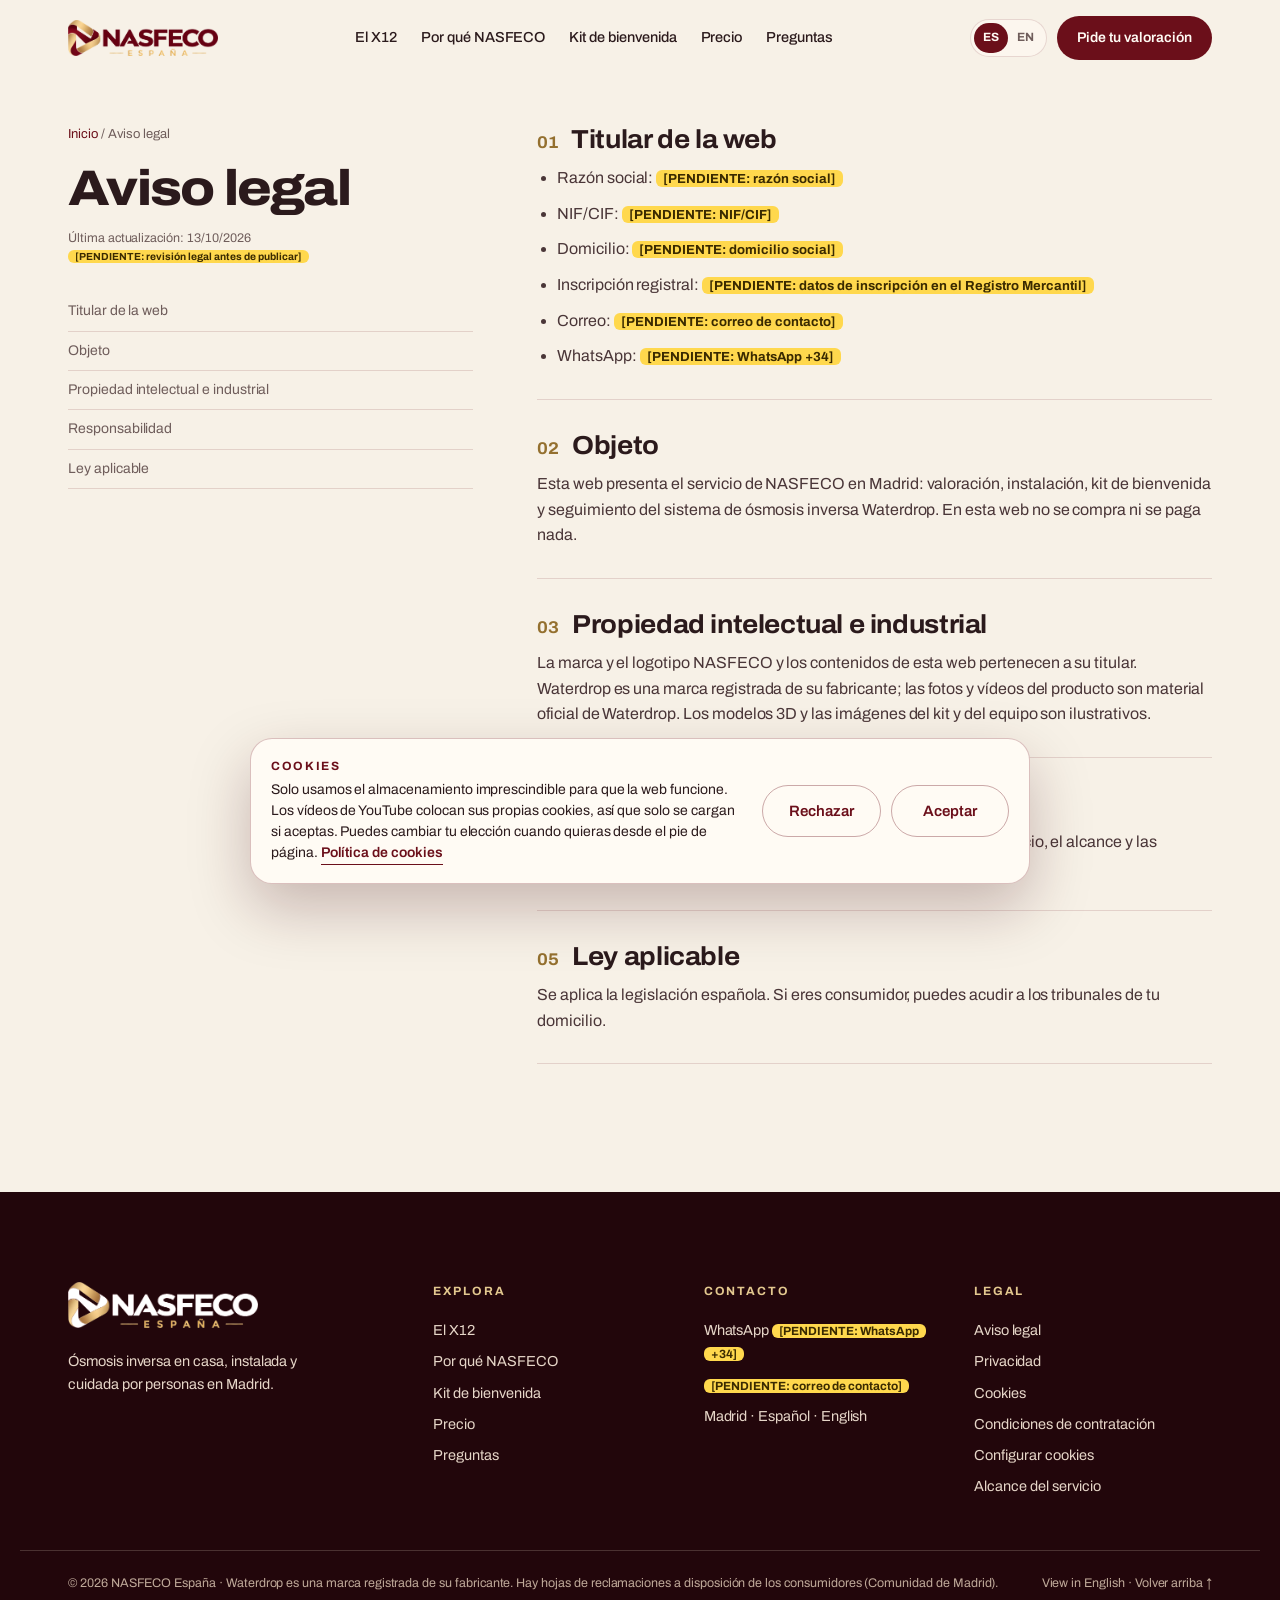
==== aviso-legal.html @ 7d8d1cfa "Web de NASFECO España (Madrid): guía de preguntas, Waterdrop X12 + servicio NASFECO, oferta de lanza" ====
<!doctype html>
<html lang="es-ES">
<head>
<meta charset="utf-8">
<meta name="viewport" content="width=device-width, initial-scale=1, viewport-fit=cover">
<title>Aviso legal | NASFECO España</title>
<meta name="description" content="Aviso legal de NASFECO España conforme a la Ley 34/2002 (LSSI-CE).">
<meta name="robots" content="noindex, nofollow">
<link rel="canonical" href="https://nasfeco.es/aviso-legal">
<meta name="theme-color" content="#F7F1E7">
<link rel="alternate" hreflang="es-ES" href="https://nasfeco.es/aviso-legal"><link rel="alternate" hreflang="en" href="https://nasfeco.es/legal-notice"><link rel="alternate" hreflang="x-default" href="https://nasfeco.es/aviso-legal">
<meta property="og:type" content="website"><meta property="og:site_name" content="NASFECO España"><meta property="og:locale" content="es_ES"><meta name="twitter:card" content="summary_large_image"><meta property="og:title" content="Aviso legal | NASFECO España"><meta property="og:description" content="Aviso legal de NASFECO España conforme a la Ley 34/2002 (LSSI-CE)."><meta property="og:image" content="https://nasfeco.es/assets/img/og.jpg"><meta property="og:url" content="https://nasfeco.es/aviso-legal">
<link rel="icon" href="favicon.png"><link rel="apple-touch-icon" href="assets/brand/icon-180.png">
<link rel="preload" as="font" type="font/woff2" href="assets/fonts/ar-latin.woff2" crossorigin>
<style>@font-face{font-family:'Archivo';font-style:normal;font-weight:100 900;font-stretch:62% 125%;font-display:swap;src:url(assets/fonts/ar-latin-ext.woff2) format('woff2');unicode-range:U+0100-02BA,U+02BD-02C5,U+02C7-02CC,U+02CE-02D7,U+02DD-02FF,U+0304,U+0308,U+0329,U+1D00-1DBF,U+1E00-1E9F,U+1EF2-1EFF,U+2020,U+20A0-20AB,U+20AD-20C0,U+2113,U+2C60-2C7F,U+A720-A7FF}@font-face{font-family:'Archivo';font-style:normal;font-weight:100 900;font-stretch:62% 125%;font-display:swap;src:url(assets/fonts/ar-latin.woff2) format('woff2');unicode-range:U+0000-00FF,U+0131,U+0152-0153,U+02BB-02BC,U+02C6,U+02DA,U+02DC,U+0304,U+0308,U+0329,U+2000-206F,U+20AC,U+2122,U+2191,U+2193,U+2212,U+2215,U+FEFF,U+FFFD}</style>
<link rel="stylesheet" href="css/madrid.css?v=53">
<script type="application/ld+json">{"@context": "https://schema.org", "@graph": [{"@type": "LocalBusiness", "@id": "https://nasfeco.es/#business", "name": "NASFECO España", "url": "https://nasfeco.es/", "logo": "https://nasfeco.es/assets/brand/icon-180.png", "image": "https://nasfeco.es/assets/img/og.jpg", "description": "Sistema de ósmosis inversa sin depósito Waterdrop X12 en Madrid, con valoración de tu cocina, instalación profesional, kit de bienvenida y seguimiento.", "areaServed": [{"@type": "City", "name": "Madrid"}], "address": {"@type": "PostalAddress", "addressLocality": "Madrid", "addressCountry": "ES"}, "knowsLanguage": ["es", "en"], "currenciesAccepted": "EUR", "makesOffer": [{"@type": "Offer", "itemOffered": {"@type": "Service", "name": "Instalación de sistema de ósmosis inversa", "areaServed": "Madrid"}}]}, {"@type": "WebSite", "@id": "https://nasfeco.es/#site", "url": "https://nasfeco.es/", "name": "NASFECO España", "inLanguage": "es-ES", "publisher": {"@id": "https://nasfeco.es/#business"}}]}</script>
</head>
<body class="pg-legal has-promo">
<a class="skip" href="#main">Ir al contenido</a>
<div class="pbar" data-promo data-end="2026-11-30T23:59:59+01:00" role="region" aria-label="Oferta de lanzamiento">
  <div class="wrap pbar-in"><b>Oferta de lanzamiento</b><span class="pbar-s">−300 €</span><span class="pbar-l">−300 € en tu Waterdrop X12: pagas 2.239 €, IVA e instalación incluidos</span><span class="pbar-t"><span class="pbar-d">Hasta el 30/11/2026 · </span>termina en <i data-cd>…</i></span></div>
</div>
<header class="hd" id="hd">
  <div class="wrap hd-in">
    <a class="hd-logo" href="index.html" aria-label="NASFECO España"><img src="assets/brand/nasfeco-es.png" alt="NASFECO España" width="170" height="41"></a>
    <nav class="hd-nav" aria-label="Principal"><a href="x12.html">El X12</a><a href="index.html#why">Por qué NASFECO</a><a href="index.html#kit">Kit de bienvenida</a><a href="index.html#price">Precio</a><a href="index.html#faq">Preguntas</a></nav>
    <div class="hd-r">
      <a class="hd-lang" href="legal-notice.html" hreflang="en" title="View in English"><b class="on">ES</b><b class="">EN</b></a>
      <button type="button" class="hd-cta" data-book>Pide tu valoración</button>
      <button type="button" class="hd-menu" data-menu aria-expanded="false" aria-controls="mnav" aria-label="Abrir menú"><svg viewBox="0 0 24 24" width="22" height="22" fill="none" stroke="currentColor" stroke-width="1.6" stroke-linecap="round" stroke-linejoin="round" aria-hidden="true"><path d="M4 8h16M4 16h16"/></svg></button>
    </div>
  </div>
</header>
<div class="mnav" id="mnav" hidden>
  <nav><a href="x12.html">El X12</a><a href="index.html#why">Por qué NASFECO</a><a href="index.html#kit">Kit de bienvenida</a><a href="index.html#price">Precio</a><a href="index.html#faq">Preguntas</a></nav>
  <button type="button" class="btn b-wine" data-book><span>Pide tu valoración</span><i><svg viewBox="0 0 24 24" width="15" height="15" fill="none" stroke="currentColor" stroke-width="1.8" stroke-linecap="round" stroke-linejoin="round" aria-hidden="true"><path d="M7 17L17 7M9 7h8v8"/></svg></i></button>
  <a class="mnav-lang" href="legal-notice.html">View in English</a>
</div><main id="main" class="lg">
<div class="wrap lg-g">
  <aside class="lg-a"><p class="crumb"><a href="index.html">Inicio</a> / Aviso legal</p><h1 class="d2">Aviso legal</h1><p class="fine">Última actualización: 13/10/2026<br><mark class="pend">[PENDIENTE: revisión legal antes de publicar]</mark></p><nav class="lg-toc"><a href="#s0">Titular de la web</a><a href="#s1">Objeto</a><a href="#s2">Propiedad intelectual e industrial</a><a href="#s3">Responsabilidad</a><a href="#s4">Ley aplicable</a></nav></aside>
  <div class="lg-b"><section class="lg-s" id="s0"><h2><i>01</i>Titular de la web</h2><ul><li>Razón social: <mark class="pend">[PENDIENTE: razón social]</mark></li><li>NIF/CIF: <mark class="pend">[PENDIENTE: NIF/CIF]</mark></li><li>Domicilio: <mark class="pend">[PENDIENTE: domicilio social]</mark></li><li>Inscripción registral: <mark class="pend">[PENDIENTE: datos de inscripción en el Registro Mercantil]</mark></li><li>Correo: <mark class="pend">[PENDIENTE: correo de contacto]</mark></li><li>WhatsApp: <mark class="pend">[PENDIENTE: WhatsApp +34]</mark></li></ul></section><section class="lg-s" id="s1"><h2><i>02</i>Objeto</h2><p>Esta web presenta el servicio de NASFECO en Madrid: valoración, instalación, kit de bienvenida y seguimiento del sistema de ósmosis inversa Waterdrop. En esta web no se compra ni se paga nada.</p></section><section class="lg-s" id="s2"><h2><i>03</i>Propiedad intelectual e industrial</h2><p>La marca y el logotipo NASFECO y los contenidos de esta web pertenecen a su titular. Waterdrop es una marca registrada de su fabricante; las fotos y vídeos del producto son material oficial de Waterdrop. Los modelos 3D y las imágenes del kit y del equipo son ilustrativos.</p></section><section class="lg-s" id="s3"><h2><i>04</i>Responsabilidad</h2><p>Procuramos que la información sea correcta y esté actualizada. El precio, el alcance y las condiciones finales son los que figuran en tu propuesta por escrito.</p></section><section class="lg-s" id="s4"><h2><i>05</i>Ley aplicable</h2><p>Se aplica la legislación española. Si eres consumidor, puedes acudir a los tribunales de tu domicilio.</p></section></div>
</div>
</main>
<footer class="ft">
  <div class="wrap ft-top">
    <div class="ft-brand"><img src="assets/brand/nasfeco-es-white.png" alt="NASFECO España" width="210" height="51"><p>Ósmosis inversa en casa, instalada y cuidada por personas en Madrid.</p></div>
    <div><h3 class="ft-h">Explora</h3><a href="x12.html">El X12</a><a href="index.html#why">Por qué NASFECO</a><a href="index.html#kit">Kit de bienvenida</a><a href="index.html#price">Precio</a><a href="index.html#faq">Preguntas</a></div>
    <div><h3 class="ft-h">Contacto</h3><a href="https://wa.me/?text=%C2%A1Hola%20NASFECO%21%20Quiero%20saber%20m%C3%A1s%20del%20X12%20en%20Madrid." target="_blank" rel="noopener">WhatsApp <mark class="pend">[PENDIENTE: WhatsApp +34]</mark></a><p><mark class="pend">[PENDIENTE: correo de contacto]</mark></p><p>Madrid · Español · English</p></div>
    <div><h3 class="ft-h">Legal</h3><a href="aviso-legal.html">Aviso legal</a><a href="privacidad.html">Privacidad</a><a href="cookies.html">Cookies</a><a href="condiciones.html">Condiciones de contratación</a><button type="button" class="ft-l" data-cookie-settings>Configurar cookies</button><button type="button" class="ft-l" data-info="scope">Alcance del servicio</button></div>
  </div>
  <div class="wrap ft-b"><span>© 2026 NASFECO España · Waterdrop es una marca registrada de su fabricante. Hay hojas de reclamaciones a disposición de los consumidores (Comunidad de Madrid).</span><span><a href="legal-notice.html">View in English</a> · <a href="#top">Volver arriba ↑</a></span></div>
</footer>
<dialog class="dlg dlg-book" id="d-book" aria-labelledby="bk-title"><button type="button" class="dx" data-close aria-label="Cerrar"><svg viewBox="0 0 24 24" width="20" height="20" fill="none" stroke="currentColor" stroke-width="1.6" stroke-linecap="round" stroke-linejoin="round" aria-hidden="true"><path d="M6 6l12 12M18 6L6 18"/></svg></button>
  <aside class="bk-side"><img class="bk-logo" src="assets/brand/nasfeco-es-white.png" alt="NASFECO España" width="150" height="36"><h3>Tu casa. Tus detalles. <em>Tu valoración.</em></h3>
    <div class="bk-sum"><img id="bk-img" src="assets/products/x12-silver.webp" alt=""><div><b id="bk-model">Waterdrop X12</b><span id="bk-price">2.239 €</span><small>IVA, instalación estándar y kit de bienvenida incluidos.</small></div></div></aside>
  <div class="bk-main"><div class="bk-prog"><span class="on"></span><span></span><span></span><b id="bk-step">01 / 03</b></div>
    <h2 class="d3" id="bk-title"></h2><p class="bk-sub" id="bk-sub"></p>
    <form id="bk-form" novalidate><div id="bk-fields"></div><p class="bk-err" id="bk-err" role="alert"></p>
      <div class="row bk-btns"><button type="button" class="btn b-line" id="bk-back"><span>Atrás</span></button><button type="submit" class="btn b-wine" id="bk-next"><span></span><i><svg viewBox="0 0 24 24" width="15" height="15" fill="none" stroke="currentColor" stroke-width="1.8" stroke-linecap="round" stroke-linejoin="round" aria-hidden="true"><path d="M5 12h14M13 6l6 6-6 6"/></svg></i></button></div></form></div>
</dialog>
<dialog class="dlg" id="d-info" aria-labelledby="in-title"><button type="button" class="dx" data-close aria-label="Cerrar"><svg viewBox="0 0 24 24" width="20" height="20" fill="none" stroke="currentColor" stroke-width="1.6" stroke-linecap="round" stroke-linejoin="round" aria-hidden="true"><path d="M6 6l12 12M18 6L6 18"/></svg></button><div id="in-body"></div></dialog>
<button type="button" class="cc-btn" data-cc aria-label="¿Dudas? Pregúntanos" aria-expanded="false" aria-controls="cc"><svg viewBox="0 0 24 24" width="18" height="18" fill="none" stroke="currentColor" stroke-width="1.6" stroke-linecap="round" stroke-linejoin="round" aria-hidden="true"><path d="M4 5h16v11H9l-5 4z"/></svg><span>¿Dudas?</span></button>
<div class="cc" id="cc" hidden role="dialog" aria-label="¿Dudas? Pregúntanos">
  <div class="cc-h"><img src="assets/brand/mark-color.png" alt="" width="34" height="34"><div><small>NASFECO · Madrid</small><b>¿En qué te ayudamos?</b></div><button type="button" class="dx" data-cc-close aria-label="Cerrar"><svg viewBox="0 0 24 24" width="18" height="18" fill="none" stroke="currentColor" stroke-width="1.6" stroke-linecap="round" stroke-linejoin="round" aria-hidden="true"><path d="M6 6l12 12M18 6L6 18"/></svg></button></div>
  <div class="cc-t"><button type="button" data-cc-topic="models">Sobre el X12 y el X16</button><button type="button" data-cc-topic="gift">Todo lo que está incluido</button><button type="button" data-cc-topic="kitchen">¿Funcionaría en mi cocina?</button><button type="button" data-cc-topic="care">Atención después de instalar</button></div>
  <p class="cc-a" id="cc-a" aria-live="polite"></p>
  <div class="cc-f"><a class="btn b-wine" href="https://wa.me/?text=%C2%A1Hola%20NASFECO%21%20Tengo%20una%20pregunta%20sobre%20el%20X12%20en%20Madrid." target="_blank" rel="noopener"><span>Hablar con una persona por WhatsApp</span><i><svg viewBox="0 0 24 24" width="18" height="18" fill="currentColor" aria-hidden="true"><path d="M17.472 14.382c-.297-.149-1.758-.867-2.03-.967-.273-.099-.471-.148-.67.15-.197.297-.767.966-.94 1.164-.173.199-.347.223-.644.075-.297-.15-1.255-.463-2.39-1.475-.883-.788-1.48-1.761-1.653-2.059-.173-.297-.018-.458.13-.606.134-.133.298-.347.446-.52.149-.174.198-.298.298-.497.099-.198.05-.371-.025-.52-.075-.149-.669-1.612-.916-2.207-.242-.579-.487-.5-.669-.51a12.8 12.8 0 0 0-.57-.01c-.198 0-.52.074-.792.372-.272.297-1.04 1.016-1.04 2.479 0 1.462 1.065 2.875 1.213 3.074.149.198 2.096 3.2 5.077 4.487.709.306 1.262.489 1.694.625.712.227 1.36.195 1.871.118.571-.085 1.758-.719 2.006-1.413.248-.694.248-1.289.173-1.413-.074-.124-.272-.198-.57-.347m-5.421 7.403h-.004a9.87 9.87 0 0 1-5.031-1.378l-.361-.214-3.741.982.998-3.648-.235-.374a9.86 9.86 0 0 1-1.51-5.26c.001-5.45 4.436-9.884 9.888-9.884 2.64 0 5.122 1.03 6.988 2.898a9.825 9.825 0 0 1 2.893 6.994c-.003 5.45-4.437 9.884-9.885 9.884m8.413-18.297A11.815 11.815 0 0 0 12.05 0C5.495 0 .16 5.335.157 11.892c0 2.096.547 4.142 1.588 5.945L.057 24l6.305-1.654a11.882 11.882 0 0 0 5.683 1.448h.005c6.554 0 11.89-5.335 11.893-11.893a11.821 11.821 0 0 0-3.48-8.413z"/></svg></i></a><button type="button" class="btn b-line" data-book><span>Pedir mi valoración</span><i><svg viewBox="0 0 24 24" width="15" height="15" fill="none" stroke="currentColor" stroke-width="1.8" stroke-linecap="round" stroke-linejoin="round" aria-hidden="true"><path d="M7 17L17 7M9 7h8v8"/></svg></i></button></div>
  <small>Respuestas preparadas. Para todo lo demás, te responde una persona por WhatsApp.</small>
</div>
<div class="ck" id="ck" role="dialog" aria-modal="false" aria-labelledby="ck-t" hidden>
  <p id="ck-t"><b>Cookies</b>Solo usamos el almacenamiento imprescindible para que la web funcione. Los vídeos de YouTube colocan sus propias cookies, así que solo se cargan si aceptas. Puedes cambiar tu elección cuando quieras desde el pie de página. <a class="ul" href="cookies.html">Política de cookies</a></p>
  <div class="ck-b"><button type="button" class="btn b-line" data-consent="no"><span>Rechazar</span></button><button type="button" class="btn b-line" data-consent="yes"><span>Aceptar</span></button></div>
</div>
<script>window.NF_CFG = {"wa": "", "email": "", "lang": "es", "privacy": "privacidad.html", "zone": "", "pend": {"wa": "[PENDIENTE: WhatsApp +34]", "email": "[PENDIENTE: correo]", "zone": "[PENDIENTE: zona de servicio]", "pay": "[PENDIENTE: formas de pago]"}, "models": {"x12": {"name": "X12", "price": "2.539 €", "promo": "2.239 €", "cap": "[PENDIENTE: capacidad X12 en L/día]", "faucets": {"silver": "assets/products/x12-silver.webp"}, "body": "white", "faucet": "silver"}, "x16": {"name": "X16", "price": "[PENDIENTE: precio X16 en €]", "promo": null, "cap": "[PENDIENTE: capacidad X16 en L/día]", "faucets": {"black": "assets/products/x16-black.webp"}, "body": "black", "faucet": "black"}}, "soon": ["x16"], "promo": {"name": "Oferta de lanzamiento", "code": "", "end": "2026-11-30T23:59:59+01:00", "off": "300 €"}, "kit": ["Bolso NASFECO", "Botella personalizada", "Dos cartuchos filtrantes", "Toalla bordada"]};</script>
<script src="js/site.js?v=53"></script>
<script>(function(){var go=function(){import('./js/x3d-init.js?v=53');};var idle=function(){(window.requestIdleCallback||function(f){setTimeout(f,200)})(go,{timeout:1500});};if(document.readyState==='complete')idle();else addEventListener('load',idle);})();</script>
</body>
</html>
---- css/madrid.css ----
/* =========================================================
   NASFECO España · Madrid — own design system
   Colours of the Spain logo (cream, burgundy, gold), Archivo (one family, wide bold titles), Madrid arches.
   ========================================================= */
:root{
  --cream:#F7F1E7;--paper:#FFFBF4;--sand:#EFE5D4;--sand2:#E4D5BD;
  --wine:#6B0F1A;--wine2:#8A1A28;--wine-d:#3B0911;--wine-dd:#22060B;
  --gold:#C9A15B;--gold-l:#E3C88F;--gold-d:#94702F;
  --ink:#2B1A1C;--muted:#6F5D5B;--line:rgba(107,15,26,.14);--line-l:rgba(255,240,220,.18);
  --serif:'Archivo',system-ui,-apple-system,'Segoe UI',sans-serif;--sans:'Archivo',system-ui,-apple-system,'Segoe UI',sans-serif;
  --gut:clamp(16px,4vw,48px);--sec:clamp(72px,10vw,136px);--ease:cubic-bezier(.2,.7,.2,1);--hd:76px
}
*{box-sizing:border-box;margin:0;padding:0}
html{scroll-behavior:smooth;-webkit-text-size-adjust:100%}
body{font-family:var(--sans);font-size:16px;line-height:1.6;color:var(--ink);background:var(--cream);-webkit-font-smoothing:antialiased;overflow-x:hidden}
img,video,svg,canvas{display:block;max-width:100%}
button{font:inherit;color:inherit;background:none;border:0;cursor:pointer}
a{color:inherit;text-decoration:none}
input,select{font:inherit;color:inherit}
ol,ul{list-style:none}
.wrap{width:min(1240px,100%);margin-inline:auto;padding-inline:var(--gut)}
section[id]{scroll-margin-top:calc(var(--hd) + 8px)}
:focus-visible{outline:2px solid var(--gold);outline-offset:3px;border-radius:6px}
.skip{position:absolute;left:-999px;top:8px;z-index:999;background:var(--wine);color:var(--paper);padding:8px 14px;border-radius:8px}
.skip:focus{left:8px}

/* ---------- type ---------- */
.d1,.d2,.d3{font-family:var(--serif);font-weight:800;font-stretch:112%;letter-spacing:-.035em;color:var(--ink);text-wrap:balance}
.d1{font-size:clamp(36px,5.4vw,74px);line-height:1}
.d2{font-size:clamp(30px,3.9vw,52px);line-height:1.04}
.d3{font-size:clamp(23px,2.2vw,30px);line-height:1.1}
.d1 em,.d2 em,.d3 em{color:var(--wine)}
.lt{color:var(--paper)}.d1.lt em,.d2.lt em,.d3.lt em{color:var(--gold-l)}
.eb{display:flex;align-items:center;gap:12px;font-size:12px;font-weight:700;letter-spacing:.18em;text-transform:uppercase;color:var(--gold-d);margin-bottom:18px}
.eb i{width:30px;height:1px;background:currentColor;flex:none}
.eb.lt{color:var(--gold-l)}
.lead{font-size:clamp(16.5px,1.35vw,19px);line-height:1.6;color:var(--muted);max-width:56ch;margin-top:18px}
.lead.lt{color:#EADBCB}
.fine{font-size:12.5px;line-height:1.5;color:var(--muted);margin-top:14px}
.fine.lt{color:#D2BCA9}
.row{display:flex;flex-wrap:wrap;gap:12px;margin-top:28px}
.sh{max-width:780px;margin-bottom:clamp(32px,4vw,56px)}
.ul{display:inline-flex;align-items:center;gap:6px;color:var(--wine);font-weight:600;border-bottom:1px solid currentColor;padding-bottom:1px;font-size:inherit}
mark.pend{display:inline;padding:1px 7px;border-radius:6px;background:#FFD84D;color:#3A2A00;font-family:var(--sans);font-style:normal;font-weight:700;font-size:.82em;letter-spacing:0;text-transform:none;box-decoration-break:clone;-webkit-box-decoration-break:clone}
b>mark.pend,strong>mark.pend,span>mark.pend{font-size:clamp(12px,.5em,18px);vertical-align:middle}

/* ---------- buttons ---------- */
.btn{display:inline-flex;align-items:center;gap:12px;min-height:52px;padding:0 7px 0 24px;border-radius:999px;font-size:15px;font-weight:600;white-space:nowrap;transition:transform .3s var(--ease),background .3s,color .3s,border-color .3s}
.btn:not(:has(i)){padding:0 26px;justify-content:center}
.btn i{display:grid;place-items:center;width:38px;height:38px;border-radius:50%;flex:none}
.btn:hover{transform:translateY(-2px)}
.b-wine,.b-navy,.b-wa{background:var(--wine);color:var(--paper)}
.b-wine i,.b-navy i,.b-wa i{background:rgba(255,255,255,.14);color:var(--gold-l)}
.b-wine:hover,.b-navy:hover,.b-wa:hover{background:var(--wine2)}
.b-gold{background:var(--gold);color:var(--wine-dd)}.b-gold i{background:var(--wine-dd);color:var(--gold-l)}
.b-line{border:1px solid rgba(107,15,26,.35);color:var(--wine)}.b-line i{background:rgba(107,15,26,.08)}
.b-line:hover{border-color:var(--wine)}
.b-ghost{border:1px solid rgba(255,240,220,.5);color:var(--paper)}.b-ghost i{background:rgba(255,255,255,.12)}

/* ---------- Madrid arch ---------- */
.arch{position:relative;overflow:hidden;border-radius:999px 999px 26px 26px;isolation:isolate}
.arch::after{content:'';position:absolute;inset:10px;z-index:5;border:1px solid rgba(201,161,91,.55);border-radius:inherit;pointer-events:none}

/* ---------- header ---------- */
.hd{position:fixed;top:0;left:0;right:0;z-index:80;transition:background .35s,box-shadow .35s}
.hd-in{display:flex;align-items:center;gap:24px;height:var(--hd)}
.hd.scr{background:rgba(247,241,231,.93);backdrop-filter:blur(14px);-webkit-backdrop-filter:blur(14px);box-shadow:0 1px 0 var(--line)}
.hd-logo img{width:150px;height:auto}
.hd-nav{display:flex;gap:24px;margin-inline:auto;font-size:14.5px;font-weight:500}
.hd-nav a{position:relative;padding:6px 0}
.hd-nav a::after{content:'';position:absolute;left:0;right:0;bottom:0;height:1px;background:var(--wine);transform:scaleX(0);transition:transform .3s var(--ease)}
.hd-nav a:hover::after{transform:scaleX(1)}
.hd-r{display:flex;align-items:center;gap:10px}
.hd-lang{display:flex;padding:3px;border:1px solid var(--line);border-radius:999px;background:rgba(255,251,244,.6)}
.hd-lang b{font-size:12px;font-weight:700;padding:5px 9px;border-radius:999px;color:var(--muted)}
.hd-lang b.on{background:var(--wine);color:var(--paper)}
.hd-cta{height:44px;padding:0 20px;border-radius:999px;background:var(--wine);color:var(--paper);font-size:14px;font-weight:600;white-space:nowrap;transition:background .3s}
.hd-cta:hover{background:var(--wine2)}
.hd-menu{display:none;place-items:center;width:44px;height:44px;border-radius:50%;border:1px solid var(--line)}
.mnav{position:fixed;inset:0;z-index:79;background:var(--cream);padding:calc(var(--hd) + 24px) var(--gut) 40px;display:flex;flex-direction:column;gap:28px;overflow:auto}
.mnav[hidden]{display:none}
.mnav nav{display:flex;flex-direction:column}
.mnav nav a{font-family:var(--serif);font-size:30px;padding:10px 0;border-bottom:1px solid var(--line)}
.mnav .btn{justify-content:space-between}
.mnav-lang{color:var(--wine);font-weight:600}
@media (max-width:1100px){.hd-nav{display:none}.hd-menu{display:grid}.hd-r{margin-left:auto}}
@media (max-width:600px){.hd .hd-cta{display:none}.hd-logo img{width:128px}}

/* ---------- home: hero ---------- */
.mh{position:relative;padding:calc(var(--hd) + 56px) 0 72px;background:radial-gradient(circle at 78% 42%,#FFF8EC 0%,rgba(255,248,236,0) 45%),var(--cream);overflow:hidden}
.mh::before{content:'';position:absolute;right:-12vw;top:-20vw;width:60vw;height:60vw;border-radius:50%;border:1px solid rgba(201,161,91,.28);pointer-events:none}
.mh-g{position:relative;display:grid;grid-template-columns:1.05fr .95fr;gap:clamp(32px,5vw,80px);align-items:center}
.mh-g>*{min-width:0}
.mh-mini{display:flex;flex-wrap:wrap;gap:10px 22px;margin-top:34px;font-size:14px;color:var(--muted)}
.mh-mini li{display:flex;gap:8px;align-items:center}.mh-mini svg{color:var(--gold-d)}
.mh-v{position:relative;width:100%;max-width:500px;justify-self:end}
.mh-arch,.pd-arch{aspect-ratio:4/5;background:radial-gradient(circle at 50% 62%,#FFFDF8 0%,#F1E5D2 62%,#E6D5BA 100%);box-shadow:0 50px 90px rgba(107,15,26,.14)}
.mh-3d{position:absolute;inset:0;z-index:1}
.mh-3d canvas{position:absolute;inset:0;width:100%!important;height:100%!important;cursor:grab}
.h3-fb{position:absolute;left:50%;top:52%;width:70%;height:auto;transform:translate(-50%,-50%);transition:opacity .6s}
.mh-3d.ready .h3-fb{opacity:0}
.mh-badge{position:absolute;left:-36px;bottom:56px;z-index:6;display:flex;align-items:center;gap:12px;padding:10px 18px 10px 10px;border-radius:18px;background:var(--paper);border:1px solid var(--line);box-shadow:0 20px 40px rgba(59,9,17,.14);font-size:12.5px;color:var(--muted);line-height:1.35;transition:transform .3s var(--ease)}
.mh-badge:hover{transform:translateY(-3px)}
.mh-badge img{width:66px;height:48px;object-fit:cover;border-radius:10px;flex:none}
.mh-badge b{display:block;color:var(--ink);font-size:14px}
.mh-hint{text-align:center;margin-top:16px;font-size:11.5px;font-weight:600;letter-spacing:.14em;text-transform:uppercase;color:var(--muted)}
.mh-c>*{animation:up .9s var(--ease) both}
.mh-c>*:nth-child(2){animation-delay:.08s}.mh-c>*:nth-child(3){animation-delay:.16s}.mh-c>*:nth-child(4){animation-delay:.24s}.mh-c>*:nth-child(5){animation-delay:.32s}
.mh-v{animation:up 1.1s .15s var(--ease) both}
@keyframes up{from{opacity:0;transform:translateY(26px)}to{opacity:1;transform:none}}
@media (max-width:960px){
  .mh{padding-top:calc(var(--hd) + 28px)}
  .mh-g{grid-template-columns:1fr}
  .mh-v{justify-self:center;max-width:400px}
  .mh-badge{left:-6px;bottom:44px}
}

/* ---------- promise strip ---------- */
.vows{background:var(--wine);color:var(--paper)}
.vows-l{display:grid;grid-template-columns:repeat(4,1fr)}
.vows-l li{display:grid;gap:2px;padding:30px 24px;border-left:1px solid var(--line-l)}
.vows-l li:first-child{border-left:0;padding-left:0}
.vows-l i{font-family:var(--serif);font-size:28px;line-height:1;color:var(--gold-l);margin-bottom:8px}
.vows-l b{font-weight:600;font-size:16px}
.vows-l span{font-size:13.5px;color:#E3CFC0}
@media (max-width:860px){.vows-l{grid-template-columns:1fr 1fr}.vows-l li{padding:22px 16px;border-left:0;border-top:1px solid var(--line-l)}.vows-l li:nth-child(-n+2){border-top:0}.vows-l li:nth-child(odd){padding-left:0}}

/* ---------- the system ---------- */
.eq{padding-block:var(--sec)}
.eq-card{display:grid;grid-template-columns:.85fr 1.15fr;gap:clamp(28px,5vw,72px);align-items:center;padding:clamp(18px,3vw,36px);border-radius:34px;background:var(--paper);border:1px solid var(--line);box-shadow:0 30px 70px rgba(59,9,17,.07)}
.eq-card>*{min-width:0}
.eq-img{display:grid;place-items:center;aspect-ratio:4/5;background:radial-gradient(circle at 50% 58%,#fff 0%,#F2E7D6 75%)}
.eq-img img{width:76%;transition:transform .7s var(--ease)}
.eq-img:hover img{transform:scale(1.04)}
.eq-k{font-size:12px;font-weight:700;letter-spacing:.16em;text-transform:uppercase;color:var(--gold-d)}
.eq-n{font-family:var(--serif);font-weight:800;font-stretch:112%;letter-spacing:-.03em;font-size:clamp(72px,10vw,132px);line-height:.92;letter-spacing:-.03em;color:var(--wine);margin:8px 0 14px}
.eq-d{color:var(--muted);max-width:52ch}
.eq-dl{display:grid;grid-template-columns:1fr 1fr;margin-top:24px;border-top:1px solid var(--line)}
.eq-dl div{padding:13px 0;border-bottom:1px solid var(--line)}
.eq-dl div:nth-child(odd){padding-right:18px}
.eq-dl dt{font-size:11.5px;font-weight:600;letter-spacing:.1em;text-transform:uppercase;color:var(--muted)}
.eq-dl dd{font-weight:600;font-size:15px}
.eq-p{display:flex;flex-wrap:wrap;align-items:baseline;gap:6px 14px;margin-top:24px}
.eq-p b{font-family:var(--serif);font-weight:700;font-stretch:106%;letter-spacing:-.015em;font-size:clamp(30px,3vw,40px);line-height:1.1}
.eq-p span{font-size:13px;color:var(--muted)}
.eq-soon{display:flex;flex-wrap:wrap;align-items:center;gap:10px 18px;margin-top:18px;padding:18px 24px;border-radius:22px;border:1px dashed rgba(107,15,26,.32);background:rgba(255,251,244,.55)}
.eq-soon b{font-family:var(--serif);font-weight:700;font-stretch:106%;letter-spacing:-.015em;font-size:22px}
.eq-soon>span:not(.tag){flex:1;min-width:200px;font-size:14px;color:var(--muted)}
.tag{font-size:11px;font-weight:700;letter-spacing:.16em;text-transform:uppercase;padding:6px 12px;border-radius:999px;background:var(--gold);color:var(--wine-dd)}
@media (max-width:860px){.eq-card{grid-template-columns:1fr}.eq-img{max-width:360px;width:100%;justify-self:center}.eq-dl{grid-template-columns:1fr}.eq-dl div:nth-child(odd){padding-right:0}}

/* ---------- comparison table ---------- */
.cmp{padding-block:var(--sec);background:var(--sand)}
.cmp-g{display:grid;grid-template-columns:.8fr 1.2fr;gap:clamp(28px,5vw,72px);align-items:center}
.cmp-g>*{min-width:0}
.cmp .sh{margin-bottom:0}
.tbl{border-radius:28px;overflow:hidden;background:var(--paper);border:1px solid var(--line);box-shadow:0 30px 60px rgba(59,9,17,.06)}
.tbl table{width:100%;border-collapse:collapse}
.tbl th,.tbl td{padding:18px 20px;text-align:left;vertical-align:top;font-size:15px;line-height:1.45;border-bottom:1px solid var(--line)}
.tbl thead th{font-size:11.5px;font-weight:700;letter-spacing:.14em;text-transform:uppercase;color:var(--muted)}
.tbl thead th:last-child{background:var(--wine);color:var(--paper)}
.tbl thead img{display:inline-block;width:20px;height:20px;vertical-align:-5px;margin-right:8px;border-radius:50%;background:var(--paper)}
.tbl tbody th{width:28%;font-weight:600}
.tbl tbody td:nth-child(2){color:var(--muted)}
.tbl tbody td:last-child{background:rgba(107,15,26,.045);font-weight:600;color:var(--wine)}
.tbl td i{display:inline-grid;place-items:center;width:22px;height:22px;margin-right:8px;border-radius:50%;background:var(--gold);color:var(--wine-dd);vertical-align:-5px}
.tbl tr:last-child>*{border-bottom:0}
@media (max-width:960px){.cmp-g{grid-template-columns:1fr}}
@media (max-width:640px){
  .tbl thead tr,.tbl tbody tr{display:grid;grid-template-columns:1fr 1fr}
  .tbl thead th:first-child{display:none}
  .tbl tbody th{grid-column:1/-1;width:auto;padding:16px 16px 4px;border-bottom:0;font-size:13px;letter-spacing:.06em;text-transform:uppercase;color:var(--gold-d)}
  .tbl th,.tbl td{padding:10px 16px 16px;font-size:14px}
  .tbl thead th{padding:14px 16px}
}

/* ---------- 3 vs 8 ---------- */
.duo{padding-block:var(--sec)}
.duo-g{display:grid;grid-template-columns:.8fr 1.2fr;gap:18px}
.duo-g>*{min-width:0}
.duo-you,.duo-us{position:relative;overflow:hidden;padding:clamp(26px,4vw,48px);border-radius:32px}
.duo-you{background:var(--paper);border:1px solid var(--line)}
.duo-us{background:var(--wine-d);color:var(--paper)}
.duo-n{position:absolute;right:20px;top:-26px;font-family:var(--serif);font-size:clamp(150px,17vw,230px);line-height:1;color:rgba(107,15,26,.08);pointer-events:none}
.duo-us .duo-n{color:rgba(227,200,143,.12)}
.duo-t{position:relative;font-family:var(--serif);font-size:32px;color:var(--wine);margin-bottom:14px}
.duo-us .duo-t{color:var(--gold-l)}
.duo ol{position:relative;display:grid}
.duo-you ol{counter-reset:y}
.duo-you li{counter-increment:y;padding:17px 0;border-bottom:1px solid var(--line);font-size:18px;font-weight:500}
.duo-you li::before{content:counter(y,decimal-leading-zero);font-family:var(--serif);color:var(--gold-d);margin-right:14px}
.duo-us ol{grid-template-columns:1fr 1fr;gap:0 26px}
.duo-us li{display:flex;gap:12px;padding:13px 0;border-bottom:1px solid var(--line-l);font-size:15px;line-height:1.45}
.duo-us li i{flex:none;min-width:34px;font-family:var(--serif);color:var(--gold)}
.duo-us .btn{margin-top:30px}
@media (max-width:960px){.duo-g{grid-template-columns:1fr}}
@media (max-width:600px){.duo-us ol{grid-template-columns:1fr}}

/* ---------- welcome kit, photo with points ---------- */
.kitm{padding-block:var(--sec);background:linear-gradient(160deg,var(--wine-d) 0%,var(--wine-dd) 100%);color:var(--paper);overflow:hidden}
.kitm-g{display:grid;grid-template-columns:.85fr 1.15fr;gap:clamp(28px,5vw,72px);align-items:center}
.kitm-g>*{min-width:0}
.kit-l{display:grid;gap:8px;margin-top:30px}
.kit-i{display:flex;gap:16px;width:100%;padding:14px 16px;border-radius:18px;border:1px solid var(--line-l);text-align:left;transition:background .3s,border-color .3s}
.kit-i i{flex:none;min-width:30px;font-family:var(--serif);font-size:20px;color:var(--gold-l)}
.kit-i b{display:block;font-weight:600}
.kit-i small{display:block;max-height:0;overflow:hidden;font-size:13.5px;line-height:1.45;color:#DCC8B8;transition:max-height .45s var(--ease),margin .45s}
.kit-i.on{background:rgba(255,240,220,.08);border-color:rgba(227,200,143,.55)}
.kit-i.on small{max-height:70px;margin-top:3px}
.kitm-a{border-radius:46% 46% 26px 26px / 32% 32% 26px 26px;box-shadow:0 40px 90px rgba(0,0,0,.35)}
.kitm-a img{width:100%;height:auto}
.kit-dot{position:absolute;z-index:6;display:grid;place-items:center;width:40px;height:40px;border-radius:50%;transform:translate(-50%,-50%);background:var(--paper);color:var(--wine);font-family:var(--serif);font-size:14px;box-shadow:0 10px 24px rgba(0,0,0,.28);transition:transform .3s var(--ease),background .3s}
.kit-dot::before{content:'';position:absolute;inset:-7px;border-radius:50%;border:1px solid rgba(255,251,244,.85);animation:pulse 2.4s infinite}
.kit-dot.on{background:var(--gold);color:var(--wine-dd);transform:translate(-50%,-50%) scale(1.15)}
.kitm-f figcaption{margin-top:14px;text-align:center;font-size:12px;color:#CDB9A6}
@keyframes pulse{from{transform:scale(.9);opacity:1}to{transform:scale(1.5);opacity:0}}
@media (max-width:960px){.kitm-g{grid-template-columns:1fr}}
@media (max-width:600px){.kit-dot{width:32px;height:32px;font-size:12px}}

/* ---------- team ---------- */
.team{padding-block:var(--sec)}
.team-f{position:relative;overflow:hidden;border-radius:34px;border:1px solid var(--line);box-shadow:0 30px 70px rgba(59,9,17,.08)}
.team-f img{width:100%;height:auto}
.team-f figcaption{position:absolute;right:14px;bottom:14px;padding:6px 12px;border-radius:999px;background:rgba(255,251,244,.88);font-size:11px;color:var(--muted)}
.team-l{display:grid;grid-template-columns:repeat(4,1fr);gap:16px;margin-top:22px}
.team-l li{padding:22px;border-radius:22px;background:var(--paper);border:1px solid var(--line)}
.team-l i{display:inline-block;margin-bottom:14px;padding:5px 10px;border-radius:999px;background:rgba(107,15,26,.08);color:var(--wine);font-style:normal;font-size:11.5px;font-weight:800;letter-spacing:.08em}
.team-l b{display:block;font-family:var(--serif);font-weight:700;font-stretch:106%;letter-spacing:-.015em;font-size:20px;line-height:1.2}
.team-l p{margin-top:6px;font-size:14px;line-height:1.5;color:var(--muted)}
.team-c{background:var(--sand)}
@media (max-width:960px){.team-l{grid-template-columns:1fr 1fr}}
@media (max-width:520px){.team-l{grid-template-columns:1fr}.team-f{border-radius:24px}}

/* ---------- do we cover you? ---------- */
.zona{position:relative;overflow:hidden;padding-block:clamp(64px,8vw,112px);background:var(--wine);color:var(--paper)}
.zona::before{content:'';position:absolute;inset:0;opacity:.9;pointer-events:none;background-image:radial-gradient(circle at 50% 100%,transparent 57%,rgba(227,200,143,.16) 58%,rgba(227,200,143,.16) 60%,transparent 61%);background-size:110px 110px;-webkit-mask-image:linear-gradient(90deg,transparent 30%,#000);mask-image:linear-gradient(90deg,transparent 30%,#000)}
.zona-g{position:relative;display:grid;grid-template-columns:1fr 1fr;gap:clamp(28px,5vw,72px);align-items:center}
.zona-g>*{min-width:0}
.zona-f{padding:clamp(22px,3vw,34px);border-radius:28px;background:var(--paper);color:var(--ink);box-shadow:0 30px 70px rgba(0,0,0,.25)}
.zona-f label{font-size:14px;font-weight:600}
.zona-in{display:flex;align-items:center;gap:8px;margin-top:10px;padding:6px 6px 6px 16px;border-radius:999px;border:1px solid var(--line);background:#fff}
.zona-in>span{color:var(--wine);flex:none}
.zona-in input{flex:1;min-width:0;height:46px;border:0;outline:0;background:transparent;font-size:20px;letter-spacing:.14em}
.zona-in .btn{min-height:46px}
.zona-in .btn i{width:34px;height:34px}
.zona-r{margin-top:14px;padding:14px 16px;border-radius:16px;font-size:14.5px;line-height:1.5}
.zona-r:empty{display:none}
.zona-r b{display:block;font-size:16px}
.zona-r.ok{background:#EEF2E4;color:#2D4721}.zona-r.no{background:#F6E2DE;color:#7A1F1F}
.zona-r .ul{font-size:14px}
@media (max-width:860px){.zona-g{grid-template-columns:1fr}}
@media (max-width:420px){.zona-in .btn span{display:none}.zona-in .btn{padding:0 6px}}

/* ---------- YouTube Shorts ---------- */
.sht{padding-block:var(--sec)}
.sht-g{display:grid;grid-template-columns:.75fr 1.25fr;gap:clamp(28px,5vw,64px);align-items:center}
.sht-g>*{min-width:0}
.sht .sh{margin-bottom:0}
.sht-l{display:grid;grid-template-columns:repeat(3,1fr);gap:14px}
.short h3{margin-top:12px;font-family:var(--serif);font-weight:700;font-stretch:106%;letter-spacing:-.015em;font-size:18px;line-height:1.25}
.short small{font-size:12px;color:var(--muted)}
.yt-s{position:relative;aspect-ratio:9/16;overflow:hidden;border-radius:110px 110px 20px 20px;background:var(--wine-d)}
.yt-s img,.yt-s iframe{position:absolute;inset:0;width:100%;height:100%;object-fit:cover;border:0}
.yt-s iframe{opacity:0;transition:opacity .5s}
.yt-s.on iframe{opacity:1}
.yt-gate{position:absolute;left:10px;right:10px;bottom:10px;z-index:2;display:grid;gap:10px;padding:14px;border-radius:14px;background:rgba(34,6,11,.85);backdrop-filter:blur(8px);-webkit-backdrop-filter:blur(8px);color:#F3E6D8;font-size:12.5px;line-height:1.4;text-align:center}
.yt-gate .btn{min-height:42px;font-size:13px;padding:0 14px}
.yt-ok .yt-gate{display:none}
@media (max-width:960px){.sht-g{grid-template-columns:1fr}}
@media (max-width:640px){.sht-l{grid-template-columns:none;grid-auto-flow:column;grid-auto-columns:72%;overflow-x:auto;scroll-snap-type:x mandatory;padding-bottom:8px;scrollbar-width:none}.sht-l>*{scroll-snap-align:start}}

/* ---------- FAQ ---------- */
.faq{padding-block:var(--sec);background:var(--sand)}
.faq-g{display:grid;grid-template-columns:.8fr 1.2fr;gap:clamp(28px,5vw,72px);align-items:start}
.faq-g>*{min-width:0}
.faq-l{position:sticky;top:calc(var(--hd) + 34px)}
.faq details{border-bottom:1px solid var(--line)}
.faq details:first-child{border-top:1px solid var(--line)}
.faq summary{display:flex;align-items:center;gap:16px;padding:22px 0;list-style:none;cursor:pointer;font-family:var(--serif);font-weight:700;font-stretch:106%;letter-spacing:-.015em;font-size:clamp(19px,1.7vw,23px);line-height:1.25}
.faq summary::-webkit-details-marker{display:none}
.faq summary i{flex:none;min-width:28px;font-size:15px;color:var(--gold-d)}
.faq summary span{flex:1}
.faq summary b{flex:none;display:grid;place-items:center;width:36px;height:36px;border-radius:50%;border:1px solid var(--line);transition:transform .35s var(--ease),background .3s,color .3s}
.faq details[open] summary b{transform:rotate(45deg);background:var(--wine);border-color:var(--wine);color:var(--paper)}
.faq details p{padding:0 52px 22px 44px;color:var(--muted)}
@media (max-width:960px){.faq-g{grid-template-columns:1fr}.faq-l{position:static}.faq details p{padding:0 0 20px 44px}}

/* ---------- closing ---------- */
.cta{padding-block:var(--sec);background:radial-gradient(circle at 82% 30%,var(--wine2) 0%,var(--wine-d) 55%,var(--wine-dd) 100%);color:var(--paper);overflow:hidden}
.cta-g{display:grid;grid-template-columns:1.2fr .8fr;gap:clamp(28px,5vw,72px);align-items:center}
.cta-g>*{min-width:0}
.cta-a{display:grid;place-items:center;width:100%;max-width:380px;justify-self:end;aspect-ratio:4/5;background:radial-gradient(circle at 50% 58%,#fff 0%,#EFE2CD 80%)}
.cta-a img{width:74%}
@media (max-width:860px){.cta-g{grid-template-columns:1fr}.cta-a{justify-self:center;max-width:300px}}

/* ---------- footer ---------- */
.ft{padding:clamp(56px,7vw,90px) 0 26px;background:var(--wine-dd);color:#E6D6C8}
.ft-top{display:grid;grid-template-columns:1.4fr 1fr 1fr 1fr;gap:32px}
.ft-brand img{width:190px;height:auto}
.ft-brand p{max-width:32ch;margin-top:18px;font-size:14px;color:#BFA999}
.ft-h{margin-bottom:14px;font-size:12px;font-weight:700;letter-spacing:.16em;text-transform:uppercase;color:var(--gold-l)}
.ft-top a,.ft-top p,.ft-l{display:block;padding:4px 0;text-align:left;font-size:14.5px;color:#E6D6C8}
.ft-top a:hover,.ft-l:hover{color:var(--gold-l)}
.ft-b{display:flex;flex-wrap:wrap;justify-content:space-between;gap:12px;margin-top:48px;padding-top:22px;border-top:1px solid var(--line-l);font-size:12.5px;color:#BFA999}
.ft-b a:hover{color:var(--gold-l)}
@media (max-width:960px){.ft-top{grid-template-columns:1fr 1fr}.ft-brand{grid-column:1/-1}}
@media (max-width:480px){.ft-top{grid-template-columns:1fr}}

/* ---------- product page ---------- */
.pd{padding:calc(var(--hd) + 44px) 0 64px;background:radial-gradient(circle at 25% 45%,#FFF8EC 0%,rgba(255,248,236,0) 50%),var(--cream)}
.pd-g{display:grid;grid-template-columns:1fr 1fr;gap:clamp(28px,5vw,80px);align-items:center}
.pd-g>*{min-width:0}
.pd-v{width:100%;max-width:500px}
.crumb{margin-bottom:18px;font-size:13px;color:var(--muted)}.crumb a{color:var(--wine)}
.chips{display:flex;flex-wrap:wrap;gap:8px;margin-top:18px}
.chips span{padding:6px 12px;border-radius:999px;border:1px solid var(--line);background:var(--paper);font-size:13px}
.pd-col{margin-top:12px;font-size:14px;color:var(--muted)}
.pd-p{margin-top:22px;padding:18px 22px;border-radius:20px;background:var(--paper);border:1px solid var(--line)}
.pd-p b{display:block;font-family:var(--serif);font-weight:700;font-stretch:106%;letter-spacing:-.015em;font-size:clamp(30px,3vw,40px);line-height:1.15}
.pd-p span{font-size:13px;color:var(--muted)}
.pd-inc{display:grid;grid-template-columns:1fr 1fr;gap:10px 18px;margin-top:24px;font-size:14px}
.pd-inc li{display:flex;align-items:center;gap:10px}.pd-inc svg{flex:none;color:var(--gold-d)}
@media (max-width:960px){.pd-g{grid-template-columns:1fr}.pd-v{justify-self:center;max-width:400px}}
@media (max-width:480px){.pd-inc{grid-template-columns:1fr}}
.sub{position:sticky;top:var(--hd);z-index:60;background:rgba(247,241,231,.95);backdrop-filter:blur(12px);-webkit-backdrop-filter:blur(12px);border-block:1px solid var(--line)}
.sub-in{display:flex;align-items:center;gap:22px;height:56px;overflow-x:auto;scrollbar-width:none;font-size:14px}
.sub-in::-webkit-scrollbar{display:none}
.sub-in b{flex:none;font-family:var(--serif);font-weight:700;font-stretch:106%;letter-spacing:-.015em;font-size:20px;color:var(--wine)}
.sub-in a{flex:none;white-space:nowrap;color:var(--muted)}.sub-in a:hover{color:var(--wine)}
.sub .hd-cta{flex:none;height:38px;margin-left:auto}
.gal{padding-block:clamp(56px,7vw,100px)}
.gal-g{display:grid;grid-template-columns:1fr 112px;gap:14px}
.gal-g>*{min-width:0}
.gal-main{display:grid;place-items:center;aspect-ratio:16/10;overflow:hidden;border-radius:30px;background:radial-gradient(circle at 50% 50%,#fff 0%,#F0E4D1 85%);border:1px solid var(--line)}
.gal-main img{width:100%;height:100%;object-fit:contain;padding:4%}
.gal-ths{display:grid;gap:10px;align-content:start}
.pdp-th{aspect-ratio:1;overflow:hidden;border-radius:16px;border:1px solid var(--line);background:#fff;transition:box-shadow .3s}
.pdp-th img{width:100%;height:100%;object-fit:cover}
.pdp-th.on{box-shadow:0 0 0 2px var(--wine)}
.gal .fine{grid-column:1/-1;margin-top:0}
@media (max-width:760px){.gal-g{grid-template-columns:1fr}.gal-ths{grid-template-columns:repeat(5,1fr)}.gal-main{aspect-ratio:1}}
.psh{padding-block:var(--sec);background:var(--sand)}
.psh-g{display:grid;grid-template-columns:.55fr 1.45fr;gap:clamp(28px,5vw,80px);align-items:center}
.psh-g>*{min-width:0}
.psh .short{max-width:320px;width:100%}
.ticks{display:grid;gap:10px;margin-top:22px}
.ticks li{display:flex;align-items:center;gap:10px}.ticks svg{flex:none;color:var(--wine)}
@media (max-width:760px){.psh-g{grid-template-columns:1fr}.psh .short{justify-self:center;max-width:280px}}
.feat{padding-block:var(--sec)}
.feat-g{display:grid;grid-template-columns:repeat(4,1fr);gap:18px}
.ft-m{aspect-ratio:3/4;background:var(--wine-d)}
.ft-m video{width:100%;height:100%;object-fit:cover}
.ft-c i{display:block;margin-top:16px;font-family:var(--serif);color:var(--gold-d)}
.ft-c h3{margin-top:4px;font-family:var(--serif);font-weight:700;font-stretch:106%;letter-spacing:-.015em;font-size:21px;line-height:1.2}
.ft-c p{margin-top:6px;font-size:14px;color:var(--muted)}
@media (max-width:960px){.feat-g{grid-template-columns:1fr 1fr}}
@media (max-width:420px){.feat-g{gap:12px}.ft-c h3{font-size:18px}}

/* ---------- installation story (3D follows the scroll) ---------- */
.ins{position:relative;height:640vh;background:linear-gradient(180deg,var(--cream) 0%,var(--sand) 100%)}
.ins-st{position:sticky;top:0;height:100svh;overflow:hidden}
.ins-3d{position:absolute;inset:0}
.ins-3d canvas{position:absolute;inset:0;width:100%!important;height:100%!important}
.ins-3d.no3d{background:var(--sand)}
.ins-c{position:absolute;left:var(--gut);top:50%;z-index:3;width:min(440px,40vw);padding:30px;transform:translateY(-50%);border-radius:28px;background:rgba(255,251,244,.88);border:1px solid var(--line);backdrop-filter:blur(16px);-webkit-backdrop-filter:blur(16px);box-shadow:0 30px 60px rgba(59,9,17,.1)}
.ins .eb{margin-bottom:10px}
.ins-steps{display:grid;gap:2px;margin-top:18px}
.ins-steps li{display:flex;gap:12px;padding:10px 12px;border-radius:16px;opacity:.42;transition:opacity .4s,background .4s}
.ins-steps li span{flex:none;display:grid;place-items:center;width:32px;height:32px;border-radius:50%;border:1px solid var(--line);font-family:var(--serif);font-size:13px;color:var(--gold-d);transition:background .4s,color .4s}
.ins-steps li b{display:block;margin-top:4px;font-size:15px;line-height:1.3}
.ins-steps li p{max-height:0;overflow:hidden;font-size:13.5px;line-height:1.45;color:var(--muted);transition:max-height .5s var(--ease),margin .5s}
.ins-steps li.on{opacity:1;background:#fff}
.ins-steps li.on span{background:var(--wine);color:var(--gold-l);border-color:var(--wine)}
.ins-steps li.on p{max-height:80px;margin-top:4px}
.ins-steps li.done{opacity:.75}
.ins-bar{height:3px;margin-top:16px;overflow:hidden;border-radius:3px;background:var(--line)}
.ins-bar i{display:block;width:0;height:100%;background:linear-gradient(90deg,var(--gold),var(--wine))}
.ins .fine{font-size:11px}
.ins-hint{position:absolute;left:50%;bottom:20px;z-index:3;transform:translateX(-50%);font-size:11px;font-weight:700;letter-spacing:.16em;text-transform:uppercase;color:var(--muted);transition:opacity .4s}
.ins.past .ins-hint{opacity:0}
@media (max-width:900px){
  .ins{height:520vh}
  .ins-c{left:12px;right:12px;top:auto;bottom:12px;width:auto;padding:18px;transform:none}
  .ins .d3{font-size:22px}
  .ins-steps li:not(.on){display:none}
  .ins-hint{display:none}
}

/* ---------- will it fit? ---------- */
.ms{padding-block:var(--sec);background:var(--sand)}
.ms-g{display:grid;grid-template-columns:1.35fr .65fr;gap:16px;align-items:stretch}
.ms-g>*{min-width:0}
.ms-view{position:relative;min-height:580px;overflow:hidden;border-radius:30px;background:radial-gradient(ellipse at 50% 35%,#FFFCF6 0%,#F1E6D4 60%,#E4D3B8 100%);border:1px solid var(--line)}
.ms-view canvas{position:absolute;inset:0;width:100%!important;height:100%!important;cursor:grab}
.ms-view.no3d::after{content:'3D';position:absolute;inset:0;display:grid;place-items:center;color:var(--muted)}
.ms-help{position:absolute;left:16px;bottom:14px;z-index:4;font-size:12px;color:var(--muted)}
.ms-side{display:flex;flex-direction:column;gap:16px}
.ms-card{padding:24px;border-radius:24px;background:var(--paper);border:1px solid var(--line)}
.ms-card .eb{margin-bottom:12px}
.ms-card h3{font-family:var(--serif);font-weight:700;font-stretch:106%;letter-spacing:-.015em;font-size:26px;line-height:1.1}
.spec{display:grid;grid-template-columns:1fr auto;gap:8px 12px;font-size:15px}
.spec span{color:var(--muted)}.spec b{font-weight:600;text-align:right}
.fit-f{display:grid;grid-template-columns:repeat(3,minmax(0,1fr));gap:8px;margin-top:14px}
.fit-f label{display:flex;flex-direction:column;gap:4px;font-size:12px;color:var(--muted)}
.fit-f input{width:100%;height:46px;padding:0 12px;border-radius:12px;border:1px solid var(--line);background:var(--cream);font-size:16px}
.fit-r{margin-top:14px;padding:14px 16px;border-radius:14px;font-size:14px;line-height:1.45}
.fit-r.ok{background:#EEF2E4;color:#2D4721}.fit-r.no{background:#F6E2DE;color:#7A1F1F}
.fit-r b{display:block;margin-bottom:2px;font-size:16px}
.ms-card .btn{margin-top:16px}
@media (max-width:960px){.ms-g{grid-template-columns:1fr}.ms-view{min-height:440px}}

/* ---------- spec sheet ---------- */
.spx{padding-block:var(--sec)}
.spx-g{display:grid;grid-template-columns:.7fr 1.3fr;gap:clamp(28px,5vw,72px);align-items:start}
.spx-g>*{min-width:0}
.spx-l>div{display:grid;grid-template-columns:.8fr 1.2fr;gap:16px;padding:16px 0;border-bottom:1px solid var(--line)}
.spx-l>div:first-child{border-top:1px solid var(--line)}
.spx-l dt{font-size:14px;color:var(--muted)}.spx-l dd{font-weight:500}.spx-l dd small{color:var(--muted)}
@media (max-width:860px){.spx-g{grid-template-columns:1fr}.spx-l>div{grid-template-columns:1fr;gap:2px}}

/* ---------- welcome kit in 3D (product page) ---------- */
.k3{padding-block:var(--sec);background:linear-gradient(180deg,var(--cream),var(--sand))}
.k3-g{display:grid;grid-template-columns:.7fr 1.3fr;gap:clamp(28px,5vw,64px);align-items:center}
.k3-g>*{min-width:0}
.k3 .btn{margin-top:24px}
.kit-3d{position:relative;aspect-ratio:1.2;min-height:460px}
.kit-3d canvas{position:absolute;inset:0;width:100%!important;height:100%!important;cursor:grab}
.kit-fb{position:absolute;inset:8%;width:84%;height:84%;object-fit:cover;border-radius:28px;transition:opacity .8s}
.kit-3d.ready .kit-fb{opacity:0;pointer-events:none}
@media (max-width:960px){.k3-g{grid-template-columns:1fr}.kit-3d{aspect-ratio:auto;min-height:0;height:min(92vw,500px)}}

/* ---------- 3D labels ---------- */
.x3-pin{position:absolute;left:0;top:0;z-index:4;margin-top:-10px;padding:7px 13px;border-radius:999px;background:var(--paper);color:var(--ink);font-size:12px;font-weight:700;white-space:nowrap;pointer-events:none;box-shadow:0 10px 24px rgba(59,9,17,.18);opacity:0;transition:opacity .45s var(--ease)}
.x3-pin.on{opacity:1}
.x3-pin.dk{background:var(--wine);color:var(--paper)}
.x3-pin.gd{background:var(--gold);color:var(--wine-dd)}
.x3-pin.kt{background:var(--paper);color:var(--wine);border:1px solid rgba(201,161,91,.6);font-size:13px}
.x3-dim{position:absolute;left:0;top:0;z-index:3;padding:4px 9px;border-radius:999px;background:var(--wine);color:var(--paper);font-size:12px;font-weight:600;white-space:nowrap;pointer-events:none;transition:opacity .3s}
.x3-tag{position:absolute;left:0;top:0;z-index:3;padding:3px 9px;border-radius:999px;background:var(--paper);color:var(--ink);border:1px solid var(--line);font-size:11px;white-space:nowrap;pointer-events:none}
.x3-tag:empty{display:none}
@media (max-width:760px){.x3-pin{font-size:10.5px;padding:5px 9px}.x3-pin.kt{font-size:10.5px}}

/* ---------- dialogs and assessment form ---------- */
.dlg{margin:auto;width:min(620px,calc(100% - 24px));max-height:calc(100svh - 24px);overflow:auto;padding:clamp(26px,4vw,44px);border:0;border-radius:26px;background:var(--paper);color:var(--ink);box-shadow:0 40px 80px rgba(34,6,11,.35)}
.dlg::backdrop{background:rgba(34,6,11,.55);backdrop-filter:blur(6px)}
.dlg[open]{animation:up .45s var(--ease)}
.dx{position:absolute;right:16px;top:16px;z-index:3;display:grid;place-items:center;width:42px;height:42px;border-radius:50%;background:var(--sand)}
.dlg .h3{margin-bottom:16px;padding-right:44px;font-family:var(--serif);font-weight:800;font-stretch:112%;letter-spacing:-.03em;font-size:clamp(26px,2.6vw,34px);line-height:1.1}
.dlg .h3 em{color:var(--wine)}
.in-p p{margin-top:12px;color:var(--muted)}
.dlg-book{width:min(1000px,calc(100% - 24px));padding:0;display:none}
.dlg-book[open]{display:grid;grid-template-columns:.8fr 1.2fr}
.bk-side{display:flex;flex-direction:column;gap:22px;padding:clamp(26px,4vw,44px);background:var(--wine-d);color:var(--paper)}
.bk-logo{width:150px;height:auto}
.bk-side h3{font-family:var(--serif);font-weight:800;font-stretch:112%;letter-spacing:-.03em;font-size:clamp(28px,2.8vw,38px);line-height:1.1}
.bk-side h3 em{color:var(--gold-l)}
.bk-sum{display:flex;align-items:center;gap:14px;margin-top:auto;padding:14px;border-radius:18px;background:rgba(255,240,220,.08)}
.bk-sum img{flex:none;width:76px;height:76px;object-fit:contain;padding:6px;border-radius:12px;background:#fff}
.bk-sum b{display:block;font-weight:600;font-size:14px}
.bk-sum span{display:block;font-family:var(--serif);font-size:20px;line-height:1.2;color:var(--gold-l)}
.bk-sum small{display:block;font-size:12px;color:#D2BCA9}
.bk-main{position:relative;display:flex;flex-direction:column;padding:clamp(26px,4vw,44px)}
.bk-prog{display:flex;align-items:center;gap:6px;margin-bottom:24px;padding-right:50px}
.bk-prog span{flex:1;height:3px;border-radius:2px;background:var(--sand2)}
.bk-prog span.on{background:var(--wine)}
.bk-prog b{margin-left:10px;font-size:12px;font-weight:500;color:var(--muted)}
.bk-main .d3{margin-bottom:6px}
.bk-sub{color:var(--muted)}
.bk-btns{justify-content:space-between}
.bk-err{min-height:20px;margin-top:12px;font-size:14px;color:#A3261E}
.fld{display:flex;flex-direction:column;gap:6px;margin-top:16px}
.fld label{font-size:14px;font-weight:500}
.fld label small{font-weight:400;color:var(--muted)}
.fld input,.fld select{height:50px;padding:0 16px;border-radius:14px;border:1px solid var(--line);background:#fff}
.fld input:focus,.fld select:focus{outline:2px solid var(--gold);outline-offset:0;border-color:transparent}
.fld.bad input,.fld.bad select{border-color:#A3261E}
.fld .msg{font-size:13px;color:#A3261E}
.f2{display:grid;grid-template-columns:1fr 1fr;gap:12px}
.seg{display:flex;flex-wrap:wrap;gap:6px}
.seg label{display:inline-flex;align-items:center;gap:8px;height:44px;padding:0 16px;border-radius:999px;border:1px solid var(--line);font-size:14px;font-weight:400;cursor:pointer}
.seg label:has(input:checked){border-color:var(--wine);background:#fff;font-weight:600}
.seg input,.choice input{accent-color:var(--wine)}
.choice{display:flex;align-items:center;gap:14px;margin-top:10px;padding:16px 18px;border-radius:16px;border:1px solid var(--line);cursor:pointer;transition:border-color .3s,background .3s}
.choice:has(input:checked){border-color:var(--wine);background:#fff}
.choice input{flex:none;width:18px;height:18px}
.choice span{flex:1}.choice b{display:block;font-weight:600}.choice small{display:block;font-size:13px;color:var(--muted)}
.choice strong{font-family:var(--serif);font-weight:700;font-stretch:106%;letter-spacing:-.015em;font-size:18px;text-align:right}
.choice.soon{opacity:.5;cursor:not-allowed}
.choice.soon strong{font-family:var(--sans);font-size:12px;letter-spacing:.12em;text-transform:uppercase;color:var(--gold-d)}
.chk{display:flex!important;align-items:flex-start;gap:10px;font-size:14px;line-height:1.45;cursor:pointer}
.chk input{flex:none;width:20px;height:20px;margin-top:1px;accent-color:var(--wine)}
.fld.bad .chk span{color:#A3261E}
.bk-done dl{display:grid;grid-template-columns:auto 1fr;gap:6px 18px;margin-top:10px;font-size:15px}
.bk-done dt{color:var(--muted)}
.bk-done .row{margin-top:24px}
.bk-done .note{margin-top:16px;padding:14px 16px;border-radius:14px;background:var(--sand);font-size:13px}
@media (max-width:760px){.dlg-book[open]{grid-template-columns:1fr}.bk-side{display:none}.f2{grid-template-columns:1fr}.bk-done dl{grid-template-columns:1fr;gap:0}.bk-done dd{margin-bottom:8px}}

/* ---------- questions button ---------- */
.cc-btn{position:fixed;right:18px;bottom:18px;z-index:90;display:flex;align-items:center;gap:10px;height:52px;padding:0 20px 0 16px;border-radius:999px;background:var(--wine);color:var(--paper);box-shadow:0 16px 36px rgba(59,9,17,.3);font-size:14px;font-weight:600}
.cc-btn svg{color:var(--gold-l)}
.cc{position:fixed;right:18px;bottom:82px;z-index:91;width:min(380px,calc(100% - 36px));max-height:calc(100svh - 110px);overflow:auto;padding:22px;border-radius:24px;background:var(--paper);border:1px solid var(--line);box-shadow:0 30px 60px rgba(59,9,17,.25)}
.cc[hidden]{display:none}
.cc-h{display:flex;align-items:center;gap:12px;padding-bottom:14px;border-bottom:1px solid var(--line)}
.cc-h small{display:block;font-size:11px;font-weight:700;letter-spacing:.12em;text-transform:uppercase;color:var(--gold-d)}
.cc-h b{font-family:var(--serif);font-weight:700;font-stretch:106%;letter-spacing:-.015em;font-size:21px}
.cc-h .dx{position:static;width:36px;height:36px;margin-left:auto}
.cc-t{display:flex;flex-direction:column;gap:6px;margin-top:14px}
.cc-t button{padding:11px 14px;border-radius:12px;border:1px solid var(--line);text-align:left;font-size:14px;transition:background .3s,border-color .3s}
.cc-t button.on,.cc-t button:hover{background:var(--sand);border-color:var(--sand2)}
.cc-a{margin-top:12px;font-size:14px;color:var(--ink)}
.cc-a:empty{display:none}
.cc-f{display:flex;flex-direction:column;gap:8px;margin-top:16px}
.cc-f .btn{justify-content:space-between;min-height:48px}
.cc>small{display:block;margin-top:12px;font-size:11px;color:var(--muted)}
@media (max-width:600px){.cc-btn span{display:none}.cc-btn{width:52px;padding:0;justify-content:center}}

/* ---------- cookie bar: rejecting is as easy as accepting ---------- */
.ck{position:fixed;left:16px;right:16px;bottom:16px;z-index:120;display:flex;align-items:center;gap:18px;max-width:780px;margin-inline:auto;padding:18px 20px;border-radius:22px;background:var(--paper);border:1px solid rgba(107,15,26,.25);box-shadow:0 24px 60px rgba(59,9,17,.25)}
.ck[hidden]{display:none}
.ck p{font-size:14px;line-height:1.5}
.ck p b{display:block;margin-bottom:4px;font-size:12px;letter-spacing:.14em;text-transform:uppercase;color:var(--wine)}
.ck .ul{font-size:14px}
.ck-b{flex:none;display:flex;gap:10px}
.ck .btn{min-width:118px}
.ck-on .cc-btn{display:none}
@media (max-width:760px){.ck{flex-direction:column;align-items:stretch;left:10px;right:10px;bottom:10px;padding:16px}.ck-b>*{flex:1}}

/* ---------- legal pages ---------- */
.lg{padding:calc(var(--hd) + 48px) 0 var(--sec)}
.lg-g{display:grid;grid-template-columns:.75fr 1.25fr;gap:clamp(28px,5vw,72px);align-items:start}
.lg-g>*{min-width:0}
.lg-a{position:sticky;top:calc(var(--hd) + 30px)}
.lg-toc{display:grid;margin-top:26px;font-size:14px}
.lg-toc a{padding:8px 0;border-bottom:1px solid var(--line);color:var(--muted)}.lg-toc a:hover{color:var(--wine)}
.lg-s{padding:30px 0;border-bottom:1px solid var(--line)}
.lg-s:first-child{padding-top:0}
.lg-s h2{display:flex;align-items:baseline;gap:14px;font-family:var(--serif);font-weight:700;font-stretch:106%;letter-spacing:-.015em;font-size:26px;line-height:1.2}
.lg-s h2 i{font-size:17px;color:var(--gold-d)}
.lg-s p,.lg-s li{margin-top:10px;color:#4A3638}
.lg-s ul{padding-left:20px;list-style:disc}
.lg-s code{font-size:.9em;color:var(--wine)}
@media (max-width:860px){.lg-g{grid-template-columns:1fr}.lg-a{position:static}.lg-toc{display:none}}

/* ---------- launch offer bar (only if NASFECO sets one) ---------- */
.pbar{position:relative;z-index:81;background:var(--wine-dd);color:var(--paper);font-size:13.5px}
.pbar-in{display:flex;flex-wrap:wrap;justify-content:center;gap:6px 18px;padding-block:9px}
.pbar code{color:var(--gold-l)}

/* ---------- reveal on scroll ---------- */
.js .rv{opacity:0;transform:translateY(24px);transition:opacity .9s var(--ease),transform .9s var(--ease)}
.js .rv.in{opacity:1;transform:none}
@media (prefers-reduced-motion:reduce){
  html{scroll-behavior:auto}
  .js .rv{opacity:1;transform:none;transition:none}
  .mh-c>*,.mh-v,.dlg[open]{animation:none}
  .kit-dot::before{animation:none}
  .btn:hover,.mh-badge:hover{transform:none}
}

/* =========================================================
   The guide: index rail, chapter headers, contents, price
   ========================================================= */
body{font-stretch:100%;letter-spacing:-.003em}
.eq-n{font-size:clamp(64px,9vw,118px);font-stretch:118%;letter-spacing:-.05em}
.duo-n{font-weight:800;font-stretch:125%}
.duo-t{font-weight:700;font-size:24px;letter-spacing:-.01em}
.kit-i i,.duo-us li i,.duo-you li::before,.faq summary i,.ft-c i{font-weight:800;font-size:13px;letter-spacing:.04em}
.kit-dot{font-weight:800;font-size:13px}
.ins-steps li span{font-weight:800;font-size:11px}
/* index rail */
.rail{position:fixed;left:18px;top:50%;z-index:70;display:none;transform:translate(-12px,-50%);opacity:0;pointer-events:none;transition:opacity .4s,transform .4s var(--ease)}
.rail.show{opacity:1;transform:translate(0,-50%);pointer-events:auto}
.rail ol{display:grid;gap:6px}
.rail a{display:flex;align-items:center;gap:10px;font-size:12px;font-weight:700}
.rail a span{flex:none;display:grid;place-items:center;width:34px;height:34px;border-radius:50%;border:1px solid var(--line);background:var(--paper);color:var(--muted);transition:background .3s,color .3s,border-color .3s}
.rail a em{font-style:normal;padding:4px 10px;border-radius:999px;background:var(--paper);border:1px solid var(--line);color:var(--ink);white-space:nowrap;opacity:0;transform:translateX(-6px);transition:opacity .3s,transform .3s}
.rail a:hover em,.rail a.on em{opacity:1;transform:none}
.rail a.on span{background:var(--wine);border-color:var(--wine);color:var(--paper)}
@media (min-width:1400px){.rail{display:block}}
/* hero with the postcode checker */
.mh{padding-bottom:40px}
.mh .d1 em{display:block}
.zona-c{margin-top:30px;max-width:540px;padding:18px 18px 14px;border-radius:24px;background:var(--paper);border:1px solid var(--line);box-shadow:0 20px 50px rgba(59,9,17,.08)}
.zona-c label{display:block;font-size:14px;font-weight:700}
.zona-c .fine{margin-top:10px;font-size:11.5px}
.mh .row{align-items:center;gap:18px}
/* contents */
.toc{padding:20px 0 clamp(40px,5vw,72px)}
.toc-t{margin-bottom:14px;font-size:12px;font-weight:700;letter-spacing:.16em;text-transform:uppercase;color:var(--gold-d)}
.toc-l{display:grid;grid-template-columns:repeat(4,1fr);gap:10px}
.toc-l a{display:flex;align-items:flex-start;gap:12px;height:100%;padding:16px 18px;border-radius:18px;background:var(--paper);border:1px solid var(--line);transition:border-color .3s,transform .3s var(--ease)}
.toc-l a:hover{border-color:var(--wine);transform:translateY(-2px)}
.toc-l span{flex:none;font-weight:800;font-size:13px;color:var(--wine);padding-top:1px}
.toc-l b{font-weight:600;font-size:15px;line-height:1.3}
@media (max-width:960px){.toc-l{grid-template-columns:1fr 1fr}}
@media (max-width:420px){.toc-l a{padding:14px}.toc-l b{font-size:14px}}
/* chapter header: number, question, short answer */
.ch-h{display:grid;grid-template-columns:auto 1fr;gap:clamp(14px,3vw,40px);align-items:start;max-width:1000px;margin-bottom:clamp(32px,4vw,56px)}
.ch-n{font-weight:800;font-stretch:125%;font-size:clamp(44px,6.4vw,92px);line-height:.85;letter-spacing:-.04em;color:transparent;-webkit-text-stroke:1.5px var(--gold)}
.q{font-weight:800;font-stretch:112%;font-size:clamp(30px,4vw,54px);line-height:1.02;letter-spacing:-.035em;color:var(--ink);text-wrap:balance}
.q.lt{color:var(--paper)}
.ans{max-width:62ch;margin-top:18px;padding-left:16px;border-left:3px solid var(--gold);font-size:clamp(16.5px,1.35vw,19px);line-height:1.55;color:var(--ink)}
.ans b{color:var(--wine)}
.ans.lt{color:#EADBCB}.ans.lt b{color:var(--gold-l)}
/* kit chapter: photo first, then the list */
.kitm-g{grid-template-columns:1.2fr .8fr}
.kitm .kit-l{margin-top:0}
/* the "how" chapter is followed by the 3D story */
.duo{padding-bottom:clamp(40px,5vw,72px)}
/* comparison as its own chapter */
.cmp .tbl{max-width:1000px}
/* price */
.pr{padding-block:var(--sec);background:var(--wine);color:var(--paper)}
.pr-card{display:grid;grid-template-columns:1fr 1fr;overflow:hidden;border-radius:32px;background:var(--paper);color:var(--ink);box-shadow:0 40px 90px rgba(0,0,0,.25)}
.pr-card>*{min-width:0;padding:clamp(26px,4vw,48px)}
.pr-l{background:var(--sand)}
.pr-k{font-size:12px;font-weight:700;letter-spacing:.14em;text-transform:uppercase;color:var(--gold-d)}
.pr-amt{margin-top:14px;font-weight:800;font-stretch:115%;font-size:clamp(40px,5.4vw,72px);line-height:1;letter-spacing:-.04em;color:var(--wine)}
.pr-amt mark.pend{font-size:clamp(16px,.4em,26px)}
.pr-vat{margin-top:12px;color:var(--muted)}
.pr-r ul{display:grid;gap:12px;margin-top:16px}
.pr-r li{display:flex;align-items:flex-start;gap:12px;font-size:16px;font-weight:500}
.pr-r svg{flex:none;margin-top:3px;color:var(--wine)}
@media (max-width:860px){.pr-card{grid-template-columns:1fr}}
/* questions chapter */
.faq-g{grid-template-columns:1.25fr .75fr}
.faq-l{position:static}
.sht{margin-top:clamp(56px,7vw,96px);padding:0;display:grid;grid-template-columns:.7fr 1.3fr;gap:clamp(24px,4vw,56px);align-items:center}
.sht>*{min-width:0}
.sht-h p{margin-top:10px;color:var(--muted)}
@media (max-width:960px){.faq-g{grid-template-columns:1fr}.sht{grid-template-columns:1fr}}em,i{font-style:normal}
.mh .d1{font-size:clamp(34px,4.7vw,66px)}
.mh-g{grid-template-columns:1.15fr .85fr}
@media (max-width:960px){.mh-g,.kitm-g{grid-template-columns:1fr}}

/* =========================================================
   NASFECO first: hero with the welcome kit, the four pillars
   ========================================================= */
.mh-b .mh-g{grid-template-columns:1fr 1fr}
.mh-pl{display:flex;flex-wrap:wrap;gap:8px;margin-top:24px}
.mh-pl li{display:flex;align-items:center;gap:8px;padding:8px 14px 8px 10px;border-radius:999px;background:var(--paper);border:1px solid var(--line);font-size:14px;font-weight:600}
.mh-pl svg{color:var(--wine)}
.mh-b .zona-c{margin-top:22px}
.mh-kit{display:block;aspect-ratio:4/5;background:var(--sand);box-shadow:0 50px 90px rgba(107,15,26,.18)}
.mh-kit img{position:absolute;inset:0;width:100%;height:100%;object-fit:cover;object-position:42% 50%;transition:transform 1.2s var(--ease)}
.mh-kit:hover img{transform:scale(1.04)}
.mh-kit::before{content:'';position:absolute;inset:0;z-index:2;background:linear-gradient(180deg,rgba(34,6,11,0) 55%,rgba(34,6,11,.72) 100%)}
.mh-kit-t{position:absolute;left:28px;right:28px;bottom:30px;z-index:3;color:var(--paper);font-size:13.5px;line-height:1.4}
.mh-kit-t b{display:block;font-weight:800;font-stretch:110%;font-size:clamp(20px,1.9vw,26px);letter-spacing:-.02em}
.mh-b .mh-badge{left:-40px;bottom:auto;top:46px}
.mh-b .mh-badge img{width:52px;height:52px;object-fit:contain;background:#fff;padding:4px}
@media (max-width:960px){.mh-b .mh-g{grid-template-columns:1fr}.mh-b .mh-badge{left:-6px;top:24px}}
.why{padding-block:var(--sec)}
.pl-g{display:grid;grid-template-columns:repeat(4,1fr);gap:16px}
.pl{position:relative;padding:26px 24px 24px;border-radius:26px;background:var(--paper);border:1px solid var(--line);overflow:hidden;transition:transform .4s var(--ease),box-shadow .4s}
.pl:hover{transform:translateY(-4px);box-shadow:0 26px 50px rgba(59,9,17,.1)}
.pl:first-child{background:var(--wine);color:var(--paper);border-color:var(--wine)}
.pl-n{position:absolute;right:18px;top:12px;font-weight:800;font-stretch:125%;font-size:46px;line-height:1;color:transparent;-webkit-text-stroke:1px rgba(201,161,91,.7)}
.pl i{display:grid;place-items:center;width:52px;height:52px;border-radius:16px;background:rgba(107,15,26,.08);color:var(--wine)}
.pl:first-child i{background:rgba(255,240,220,.14);color:var(--gold-l)}
.pl h3{margin-top:20px;font-weight:800;font-stretch:110%;font-size:24px;letter-spacing:-.025em}
.pl p{margin-top:8px;font-size:14.5px;line-height:1.5;color:var(--muted)}
.pl:first-child p{color:#EADBCB}
.pl .fine{margin-top:12px}
.why-t{margin:clamp(48px,6vw,80px) 0 22px}
.why .tbl{max-width:none}
@media (max-width:1060px){.pl-g{grid-template-columns:1fr 1fr}}
@media (max-width:520px){.pl-g{grid-template-columns:1fr}}@media (max-width:960px){.mh-b .mh-g{display:flex;flex-direction:column;gap:0}.mh-b .mh-c{display:contents}.mh-b .mh-c>*{order:4}.mh-b .mh-c>.eb{order:1}.mh-b .mh-c>.d1{order:2}.mh-b .mh-v{order:3;width:100%;max-width:420px;margin:24px auto 4px}.mh-b .mh-kit{aspect-ratio:1}}

/* =========================================================
   Hero 50/50: what you buy (Waterdrop X12) + what we give you (NASFECO service)
   ========================================================= */
.mh-5 .mh-g{grid-template-columns:.95fr 1.05fr;align-items:center}
.mh-5 .d1{font-size:clamp(32px,4.2vw,60px)}
.mh-duo{position:relative;display:grid;grid-template-columns:1fr 1fr;gap:18px;animation:up 1.1s .15s var(--ease) both}
.hc{position:relative;display:flex;flex-direction:column;padding:16px 16px 20px;border-radius:28px;background:var(--paper);border:1px solid var(--line);box-shadow:0 30px 60px rgba(59,9,17,.1);transition:transform .4s var(--ease),box-shadow .4s}
.hc:hover{transform:translateY(-4px);box-shadow:0 36px 70px rgba(59,9,17,.16)}
.hc-give{background:var(--wine);color:var(--paper);border-color:var(--wine)}
.hc-k{align-self:flex-start;margin-bottom:12px;padding:5px 11px;border-radius:999px;background:rgba(107,15,26,.08);color:var(--wine);font-size:11px;font-weight:800;letter-spacing:.12em;text-transform:uppercase}
.hc-give .hc-k{background:rgba(255,240,220,.14);color:var(--gold-l)}
.hc-a{display:block;aspect-ratio:4/4.4;background:radial-gradient(circle at 50% 58%,#fff 0%,#F1E5D2 75%)}
.hc-a img{position:absolute;inset:0;width:100%;height:100%;object-fit:contain;padding:12% 10% 6%}
.hc-give .hc-a img{object-fit:cover;padding:0;object-position:42% 50%}
.hc-give .hc-a::after{border-color:rgba(227,200,143,.6)}
.hc-t{margin-top:16px;font-weight:800;font-stretch:110%;font-size:clamp(20px,1.8vw,25px);letter-spacing:-.025em;line-height:1.1}
.hc ul{display:grid;gap:7px;margin-top:12px}
.hc li{display:flex;align-items:flex-start;gap:8px;font-size:13.5px;line-height:1.35}
.hc li svg{flex:none;margin-top:2px;color:var(--wine)}
.hc-give li svg{color:var(--gold-l)}
.hc-plus{position:absolute;left:50%;top:40%;z-index:3;display:grid;place-items:center;width:48px;height:48px;transform:translate(-50%,-50%);border-radius:50%;background:var(--gold);color:var(--wine-dd);font-size:28px;font-weight:800;line-height:1;box-shadow:0 10px 24px rgba(59,9,17,.25)}
.hc-eq{grid-column:1/-1;padding:14px 18px;border-radius:18px;border:1px dashed rgba(107,15,26,.3);text-align:center;font-size:14.5px;color:var(--muted)}
.hc-eq b{color:var(--ink)}
@media (max-width:960px){
  .mh-5 .mh-g{display:flex;flex-direction:column;gap:0}
  .mh-5 .mh-c{display:contents}
  .mh-5 .mh-c>*{order:4}.mh-5 .mh-c>.eb{order:1}.mh-5 .mh-c>.d1{order:2}
  .mh-5 .mh-duo{order:3;width:100%;margin:24px 0 6px}
}
@media (max-width:520px){.mh-duo{gap:10px}.hc{padding:10px 10px 14px;border-radius:22px}.hc-k{font-size:9.5px;letter-spacing:.08em;padding:4px 8px}.hc li{font-size:12px}.hc-plus{width:38px;height:38px;font-size:22px}.hc-eq{font-size:13px;padding:12px}}@media (max-width:960px){.mh-5 .mh-g{align-items:stretch}}

/* =========================================================
   Launch offer: top bar with countdown + offer price
   ========================================================= */
.pbar{position:fixed;top:0;left:0;right:0;z-index:82;height:38px;background:var(--wine-dd);color:var(--paper);font-size:13.5px}
.pbar-in{display:flex;align-items:center;justify-content:center;gap:6px 18px;height:100%;padding-block:0;white-space:nowrap;overflow:hidden}
.pbar b{color:var(--gold-l);font-weight:800;letter-spacing:.02em}
.pbar-t i{font-style:normal;font-weight:700;color:var(--gold-l)}
html:not(.no-promo) body.has-promo{padding-top:38px}
html:not(.no-promo) .has-promo .hd{top:38px}
html:not(.no-promo) .has-promo .sub{top:calc(var(--hd) + 38px)}
html:not(.no-promo) .has-promo section[id]{scroll-margin-top:calc(var(--hd) + 46px)}
@media (max-width:860px){.pbar-l{display:none}}
@media (max-width:420px){.pbar{font-size:12px}.pbar-in{gap:10px}}
.pz{display:block}
.pz[hidden]{display:none}
.pz-tag{display:inline-block;margin-bottom:8px;padding:5px 11px;border-radius:999px;background:var(--gold);color:var(--wine-dd);font-size:11.5px;font-weight:800;letter-spacing:.08em;text-transform:uppercase}
.pz-row{display:flex;flex-wrap:wrap;align-items:baseline;gap:4px 14px}
.pz-now{font-weight:800;font-stretch:112%;letter-spacing:-.035em;line-height:1;color:var(--wine)}
.pz s{font-size:.42em;font-weight:600;color:var(--muted);text-decoration-thickness:2px}
.pz-end{display:block;margin-top:8px;font-size:13px;color:var(--muted)}
.pz-end i{font-style:normal;font-weight:700;color:var(--wine)}
.pr-amt .pz-now{font-size:clamp(46px,6vw,80px)}
.pr-amt s{font-size:clamp(20px,2.4vw,30px)}
.pd-p .pz-now{font-size:clamp(36px,3.6vw,48px)}
.pd-p .pz-row s{font-size:20px}
.pd-vat{display:block;margin-top:8px}
.hc-price{grid-column:1/-1;margin-top:-6px;text-align:center}
.hc-price .pz-row{justify-content:center}
.hc-price .pz-now{font-size:clamp(34px,3.4vw,46px)}
.hc-price s{font-size:20px}
.hc-eq{margin-bottom:0}.pbar-in{flex-wrap:nowrap}
@media (max-width:600px){.pbar-d{display:none}}
.pbar-s{display:none;font-weight:800}
@media (max-width:860px){.pbar-s{display:inline}}
.pz-end,.pz-tag{letter-spacing:0;font-stretch:100%;line-height:1.4}.pz-tag{letter-spacing:.08em}.pr-amt .pz-end{font-size:13.5px;font-weight:400}
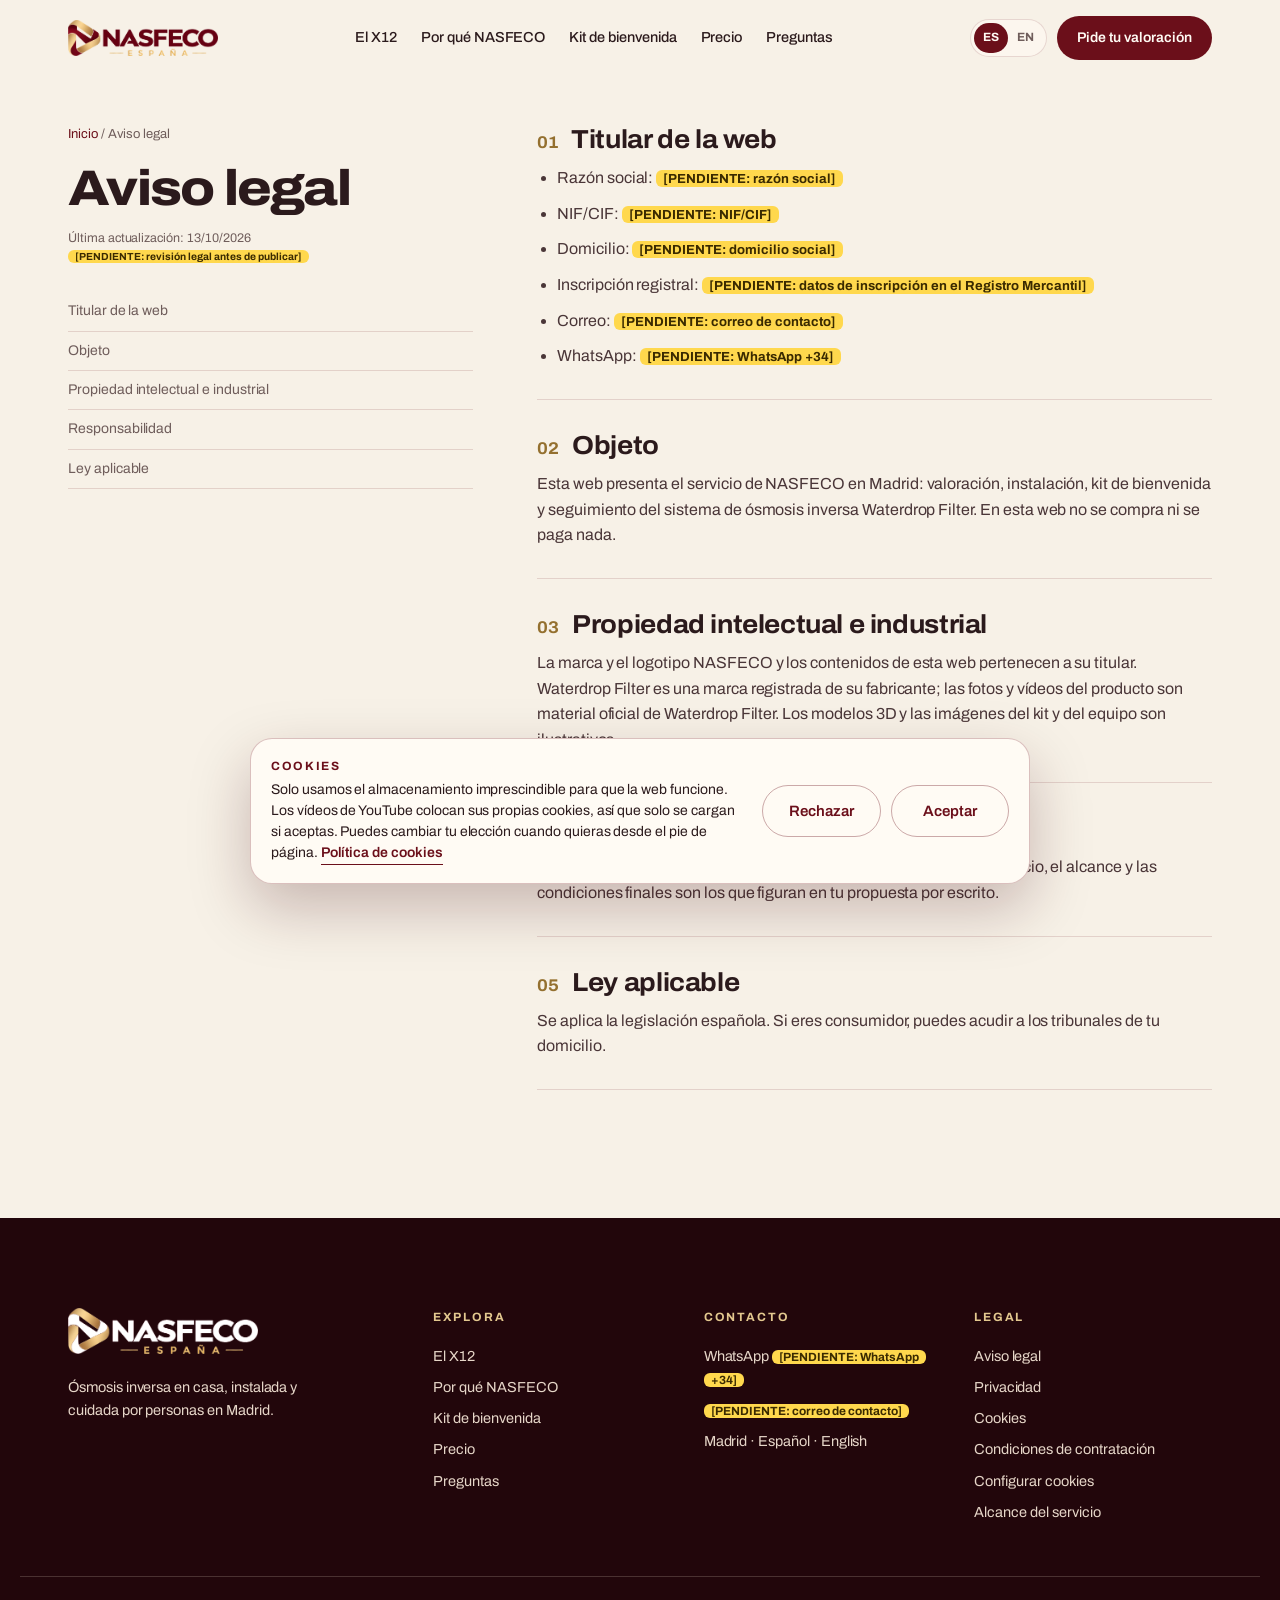
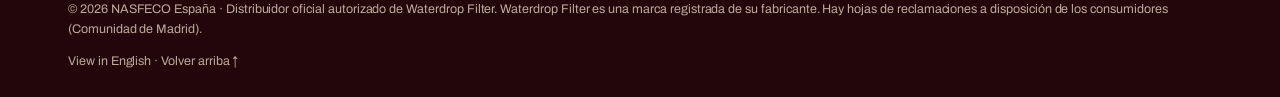
==== commit 79706e3a: "Distribuidor oficial autorizado de Waterdrop Filter; nombre completo Waterdrop Filter en toda la web" ====
--- a/aviso-legal.html
+++ b/aviso-legal.html
@@ -13,13 +13,13 @@
 <link rel="icon" href="favicon.png"><link rel="apple-touch-icon" href="assets/brand/icon-180.png">
 <link rel="preload" as="font" type="font/woff2" href="assets/fonts/ar-latin.woff2" crossorigin>
 <style>@font-face{font-family:'Archivo';font-style:normal;font-weight:100 900;font-stretch:62% 125%;font-display:swap;src:url(assets/fonts/ar-latin-ext.woff2) format('woff2');unicode-range:U+0100-02BA,U+02BD-02C5,U+02C7-02CC,U+02CE-02D7,U+02DD-02FF,U+0304,U+0308,U+0329,U+1D00-1DBF,U+1E00-1E9F,U+1EF2-1EFF,U+2020,U+20A0-20AB,U+20AD-20C0,U+2113,U+2C60-2C7F,U+A720-A7FF}@font-face{font-family:'Archivo';font-style:normal;font-weight:100 900;font-stretch:62% 125%;font-display:swap;src:url(assets/fonts/ar-latin.woff2) format('woff2');unicode-range:U+0000-00FF,U+0131,U+0152-0153,U+02BB-02BC,U+02C6,U+02DA,U+02DC,U+0304,U+0308,U+0329,U+2000-206F,U+20AC,U+2122,U+2191,U+2193,U+2212,U+2215,U+FEFF,U+FFFD}</style>
-<link rel="stylesheet" href="css/madrid.css?v=53">
-<script type="application/ld+json">{"@context": "https://schema.org", "@graph": [{"@type": "LocalBusiness", "@id": "https://nasfeco.es/#business", "name": "NASFECO España", "url": "https://nasfeco.es/", "logo": "https://nasfeco.es/assets/brand/icon-180.png", "image": "https://nasfeco.es/assets/img/og.jpg", "description": "Sistema de ósmosis inversa sin depósito Waterdrop X12 en Madrid, con valoración de tu cocina, instalación profesional, kit de bienvenida y seguimiento.", "areaServed": [{"@type": "City", "name": "Madrid"}], "address": {"@type": "PostalAddress", "addressLocality": "Madrid", "addressCountry": "ES"}, "knowsLanguage": ["es", "en"], "currenciesAccepted": "EUR", "makesOffer": [{"@type": "Offer", "itemOffered": {"@type": "Service", "name": "Instalación de sistema de ósmosis inversa", "areaServed": "Madrid"}}]}, {"@type": "WebSite", "@id": "https://nasfeco.es/#site", "url": "https://nasfeco.es/", "name": "NASFECO España", "inLanguage": "es-ES", "publisher": {"@id": "https://nasfeco.es/#business"}}]}</script>
+<link rel="stylesheet" href="css/madrid.css?v=54">
+<script type="application/ld+json">{"@context": "https://schema.org", "@graph": [{"@type": "LocalBusiness", "@id": "https://nasfeco.es/#business", "name": "NASFECO España", "url": "https://nasfeco.es/", "logo": "https://nasfeco.es/assets/brand/icon-180.png", "image": "https://nasfeco.es/assets/img/og.jpg", "description": "Distribuidor oficial autorizado de Waterdrop Filter. Sistema de ósmosis inversa sin depósito Waterdrop Filter X12 en Madrid, con valoración de tu cocina, instalación profesional, kit de bienvenida y seguimiento.", "areaServed": [{"@type": "City", "name": "Madrid"}], "address": {"@type": "PostalAddress", "addressLocality": "Madrid", "addressCountry": "ES"}, "knowsLanguage": ["es", "en"], "currenciesAccepted": "EUR", "makesOffer": [{"@type": "Offer", "itemOffered": {"@type": "Service", "name": "Instalación de sistema de ósmosis inversa", "areaServed": "Madrid"}}]}, {"@type": "WebSite", "@id": "https://nasfeco.es/#site", "url": "https://nasfeco.es/", "name": "NASFECO España", "inLanguage": "es-ES", "publisher": {"@id": "https://nasfeco.es/#business"}}]}</script>
 </head>
 <body class="pg-legal has-promo">
 <a class="skip" href="#main">Ir al contenido</a>
 <div class="pbar" data-promo data-end="2026-11-30T23:59:59+01:00" role="region" aria-label="Oferta de lanzamiento">
-  <div class="wrap pbar-in"><b>Oferta de lanzamiento</b><span class="pbar-s">−300 €</span><span class="pbar-l">−300 € en tu Waterdrop X12: pagas 2.239 €, IVA e instalación incluidos</span><span class="pbar-t"><span class="pbar-d">Hasta el 30/11/2026 · </span>termina en <i data-cd>…</i></span></div>
+  <div class="wrap pbar-in"><b>Oferta de lanzamiento</b><span class="pbar-s">−300 €</span><span class="pbar-l">−300 € en tu Waterdrop Filter X12: pagas 2.239 €, IVA e instalación incluidos</span><span class="pbar-t"><span class="pbar-d">Hasta el 30/11/2026 · </span>termina en <i data-cd>…</i></span></div>
 </div>
 <header class="hd" id="hd">
   <div class="wrap hd-in">
@@ -39,7 +39,7 @@
 </div><main id="main" class="lg">
 <div class="wrap lg-g">
   <aside class="lg-a"><p class="crumb"><a href="index.html">Inicio</a> / Aviso legal</p><h1 class="d2">Aviso legal</h1><p class="fine">Última actualización: 13/10/2026<br><mark class="pend">[PENDIENTE: revisión legal antes de publicar]</mark></p><nav class="lg-toc"><a href="#s0">Titular de la web</a><a href="#s1">Objeto</a><a href="#s2">Propiedad intelectual e industrial</a><a href="#s3">Responsabilidad</a><a href="#s4">Ley aplicable</a></nav></aside>
-  <div class="lg-b"><section class="lg-s" id="s0"><h2><i>01</i>Titular de la web</h2><ul><li>Razón social: <mark class="pend">[PENDIENTE: razón social]</mark></li><li>NIF/CIF: <mark class="pend">[PENDIENTE: NIF/CIF]</mark></li><li>Domicilio: <mark class="pend">[PENDIENTE: domicilio social]</mark></li><li>Inscripción registral: <mark class="pend">[PENDIENTE: datos de inscripción en el Registro Mercantil]</mark></li><li>Correo: <mark class="pend">[PENDIENTE: correo de contacto]</mark></li><li>WhatsApp: <mark class="pend">[PENDIENTE: WhatsApp +34]</mark></li></ul></section><section class="lg-s" id="s1"><h2><i>02</i>Objeto</h2><p>Esta web presenta el servicio de NASFECO en Madrid: valoración, instalación, kit de bienvenida y seguimiento del sistema de ósmosis inversa Waterdrop. En esta web no se compra ni se paga nada.</p></section><section class="lg-s" id="s2"><h2><i>03</i>Propiedad intelectual e industrial</h2><p>La marca y el logotipo NASFECO y los contenidos de esta web pertenecen a su titular. Waterdrop es una marca registrada de su fabricante; las fotos y vídeos del producto son material oficial de Waterdrop. Los modelos 3D y las imágenes del kit y del equipo son ilustrativos.</p></section><section class="lg-s" id="s3"><h2><i>04</i>Responsabilidad</h2><p>Procuramos que la información sea correcta y esté actualizada. El precio, el alcance y las condiciones finales son los que figuran en tu propuesta por escrito.</p></section><section class="lg-s" id="s4"><h2><i>05</i>Ley aplicable</h2><p>Se aplica la legislación española. Si eres consumidor, puedes acudir a los tribunales de tu domicilio.</p></section></div>
+  <div class="lg-b"><section class="lg-s" id="s0"><h2><i>01</i>Titular de la web</h2><ul><li>Razón social: <mark class="pend">[PENDIENTE: razón social]</mark></li><li>NIF/CIF: <mark class="pend">[PENDIENTE: NIF/CIF]</mark></li><li>Domicilio: <mark class="pend">[PENDIENTE: domicilio social]</mark></li><li>Inscripción registral: <mark class="pend">[PENDIENTE: datos de inscripción en el Registro Mercantil]</mark></li><li>Correo: <mark class="pend">[PENDIENTE: correo de contacto]</mark></li><li>WhatsApp: <mark class="pend">[PENDIENTE: WhatsApp +34]</mark></li></ul></section><section class="lg-s" id="s1"><h2><i>02</i>Objeto</h2><p>Esta web presenta el servicio de NASFECO en Madrid: valoración, instalación, kit de bienvenida y seguimiento del sistema de ósmosis inversa Waterdrop Filter. En esta web no se compra ni se paga nada.</p></section><section class="lg-s" id="s2"><h2><i>03</i>Propiedad intelectual e industrial</h2><p>La marca y el logotipo NASFECO y los contenidos de esta web pertenecen a su titular. Waterdrop Filter es una marca registrada de su fabricante; las fotos y vídeos del producto son material oficial de Waterdrop Filter. Los modelos 3D y las imágenes del kit y del equipo son ilustrativos.</p></section><section class="lg-s" id="s3"><h2><i>04</i>Responsabilidad</h2><p>Procuramos que la información sea correcta y esté actualizada. El precio, el alcance y las condiciones finales son los que figuran en tu propuesta por escrito.</p></section><section class="lg-s" id="s4"><h2><i>05</i>Ley aplicable</h2><p>Se aplica la legislación española. Si eres consumidor, puedes acudir a los tribunales de tu domicilio.</p></section></div>
 </div>
 </main>
 <footer class="ft">
@@ -49,11 +49,11 @@
     <div><h3 class="ft-h">Contacto</h3><a href="https://wa.me/?text=%C2%A1Hola%20NASFECO%21%20Quiero%20saber%20m%C3%A1s%20del%20X12%20en%20Madrid." target="_blank" rel="noopener">WhatsApp <mark class="pend">[PENDIENTE: WhatsApp +34]</mark></a><p><mark class="pend">[PENDIENTE: correo de contacto]</mark></p><p>Madrid · Español · English</p></div>
     <div><h3 class="ft-h">Legal</h3><a href="aviso-legal.html">Aviso legal</a><a href="privacidad.html">Privacidad</a><a href="cookies.html">Cookies</a><a href="condiciones.html">Condiciones de contratación</a><button type="button" class="ft-l" data-cookie-settings>Configurar cookies</button><button type="button" class="ft-l" data-info="scope">Alcance del servicio</button></div>
   </div>
-  <div class="wrap ft-b"><span>© 2026 NASFECO España · Waterdrop es una marca registrada de su fabricante. Hay hojas de reclamaciones a disposición de los consumidores (Comunidad de Madrid).</span><span><a href="legal-notice.html">View in English</a> · <a href="#top">Volver arriba ↑</a></span></div>
+  <div class="wrap ft-b"><span>© 2026 NASFECO España · Distribuidor oficial autorizado de Waterdrop Filter. Waterdrop Filter es una marca registrada de su fabricante. Hay hojas de reclamaciones a disposición de los consumidores (Comunidad de Madrid).</span><span><a href="legal-notice.html">View in English</a> · <a href="#top">Volver arriba ↑</a></span></div>
 </footer>
 <dialog class="dlg dlg-book" id="d-book" aria-labelledby="bk-title"><button type="button" class="dx" data-close aria-label="Cerrar"><svg viewBox="0 0 24 24" width="20" height="20" fill="none" stroke="currentColor" stroke-width="1.6" stroke-linecap="round" stroke-linejoin="round" aria-hidden="true"><path d="M6 6l12 12M18 6L6 18"/></svg></button>
   <aside class="bk-side"><img class="bk-logo" src="assets/brand/nasfeco-es-white.png" alt="NASFECO España" width="150" height="36"><h3>Tu casa. Tus detalles. <em>Tu valoración.</em></h3>
-    <div class="bk-sum"><img id="bk-img" src="assets/products/x12-silver.webp" alt=""><div><b id="bk-model">Waterdrop X12</b><span id="bk-price">2.239 €</span><small>IVA, instalación estándar y kit de bienvenida incluidos.</small></div></div></aside>
+    <div class="bk-sum"><img id="bk-img" src="assets/products/x12-silver.webp" alt=""><div><b id="bk-model">Waterdrop Filter X12</b><span id="bk-price">2.239 €</span><small>IVA, instalación estándar y kit de bienvenida incluidos.</small></div></div></aside>
   <div class="bk-main"><div class="bk-prog"><span class="on"></span><span></span><span></span><b id="bk-step">01 / 03</b></div>
     <h2 class="d3" id="bk-title"></h2><p class="bk-sub" id="bk-sub"></p>
     <form id="bk-form" novalidate><div id="bk-fields"></div><p class="bk-err" id="bk-err" role="alert"></p>
@@ -73,7 +73,7 @@
   <div class="ck-b"><button type="button" class="btn b-line" data-consent="no"><span>Rechazar</span></button><button type="button" class="btn b-line" data-consent="yes"><span>Aceptar</span></button></div>
 </div>
 <script>window.NF_CFG = {"wa": "", "email": "", "lang": "es", "privacy": "privacidad.html", "zone": "", "pend": {"wa": "[PENDIENTE: WhatsApp +34]", "email": "[PENDIENTE: correo]", "zone": "[PENDIENTE: zona de servicio]", "pay": "[PENDIENTE: formas de pago]"}, "models": {"x12": {"name": "X12", "price": "2.539 €", "promo": "2.239 €", "cap": "[PENDIENTE: capacidad X12 en L/día]", "faucets": {"silver": "assets/products/x12-silver.webp"}, "body": "white", "faucet": "silver"}, "x16": {"name": "X16", "price": "[PENDIENTE: precio X16 en €]", "promo": null, "cap": "[PENDIENTE: capacidad X16 en L/día]", "faucets": {"black": "assets/products/x16-black.webp"}, "body": "black", "faucet": "black"}}, "soon": ["x16"], "promo": {"name": "Oferta de lanzamiento", "code": "", "end": "2026-11-30T23:59:59+01:00", "off": "300 €"}, "kit": ["Bolso NASFECO", "Botella personalizada", "Dos cartuchos filtrantes", "Toalla bordada"]};</script>
-<script src="js/site.js?v=53"></script>
-<script>(function(){var go=function(){import('./js/x3d-init.js?v=53');};var idle=function(){(window.requestIdleCallback||function(f){setTimeout(f,200)})(go,{timeout:1500});};if(document.readyState==='complete')idle();else addEventListener('load',idle);})();</script>
+<script src="js/site.js?v=54"></script>
+<script>(function(){var go=function(){import('./js/x3d-init.js?v=54');};var idle=function(){(window.requestIdleCallback||function(f){setTimeout(f,200)})(go,{timeout:1500});};if(document.readyState==='complete')idle();else addEventListener('load',idle);})();</script>
 </body>
 </html>
--- a/css/madrid.css
+++ b/css/madrid.css
@@ -734,3 +734,8 @@
 .pbar-s{display:none;font-weight:800}
 @media (max-width:860px){.pbar-s{display:inline}}
 .pz-end,.pz-tag{letter-spacing:0;font-stretch:100%;line-height:1.4}.pz-tag{letter-spacing:.08em}.pr-amt .pz-end{font-size:13.5px;font-weight:400}
+
+/* official authorized Waterdrop Filter distributor seal */
+.auth{display:inline-flex;align-items:center;gap:10px;margin:0 0 18px;padding:8px 16px 8px 10px;border-radius:999px;background:rgba(107,15,26,.06);border:1px solid rgba(107,15,26,.3);color:var(--wine);font-size:13.5px;font-weight:700;line-height:1.3}
+.auth svg{flex:none;color:var(--wine)}
+@media (max-width:760px){.auth{font-size:12.5px;padding:7px 14px 7px 9px}}
